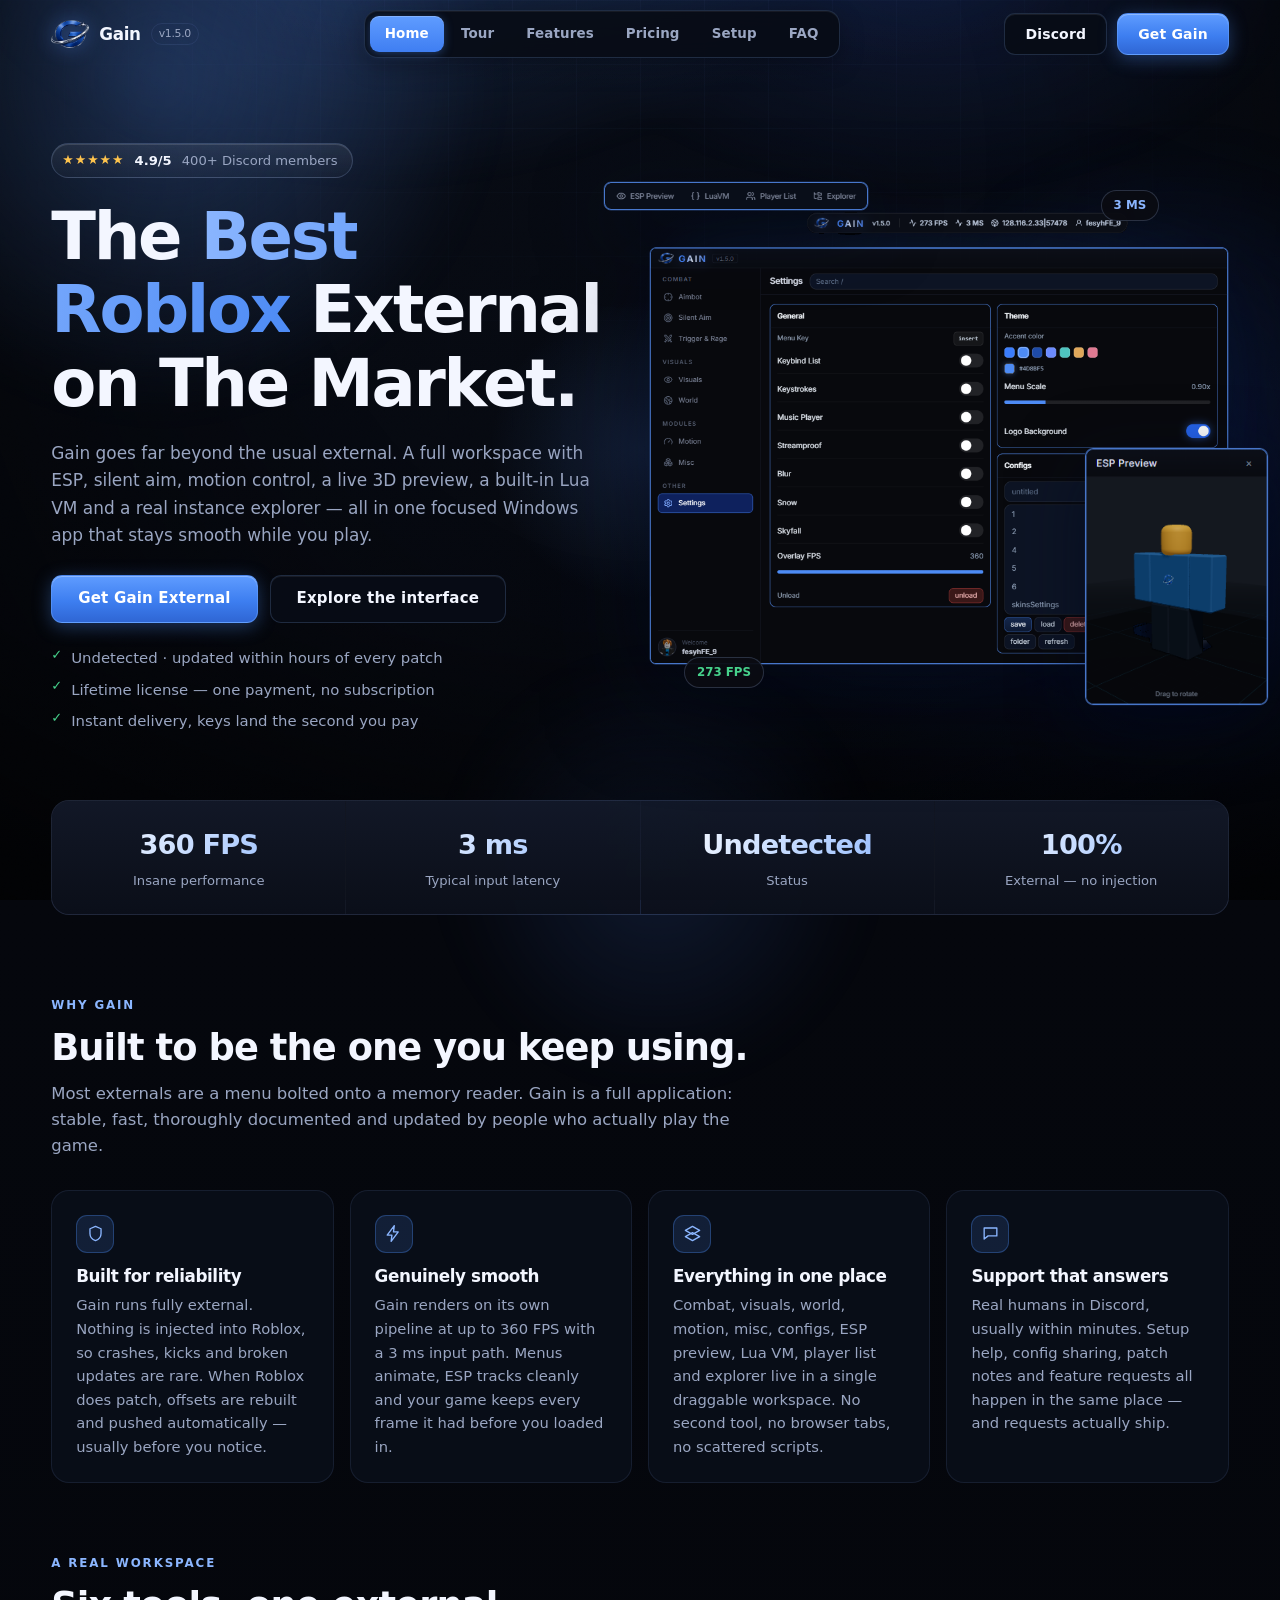
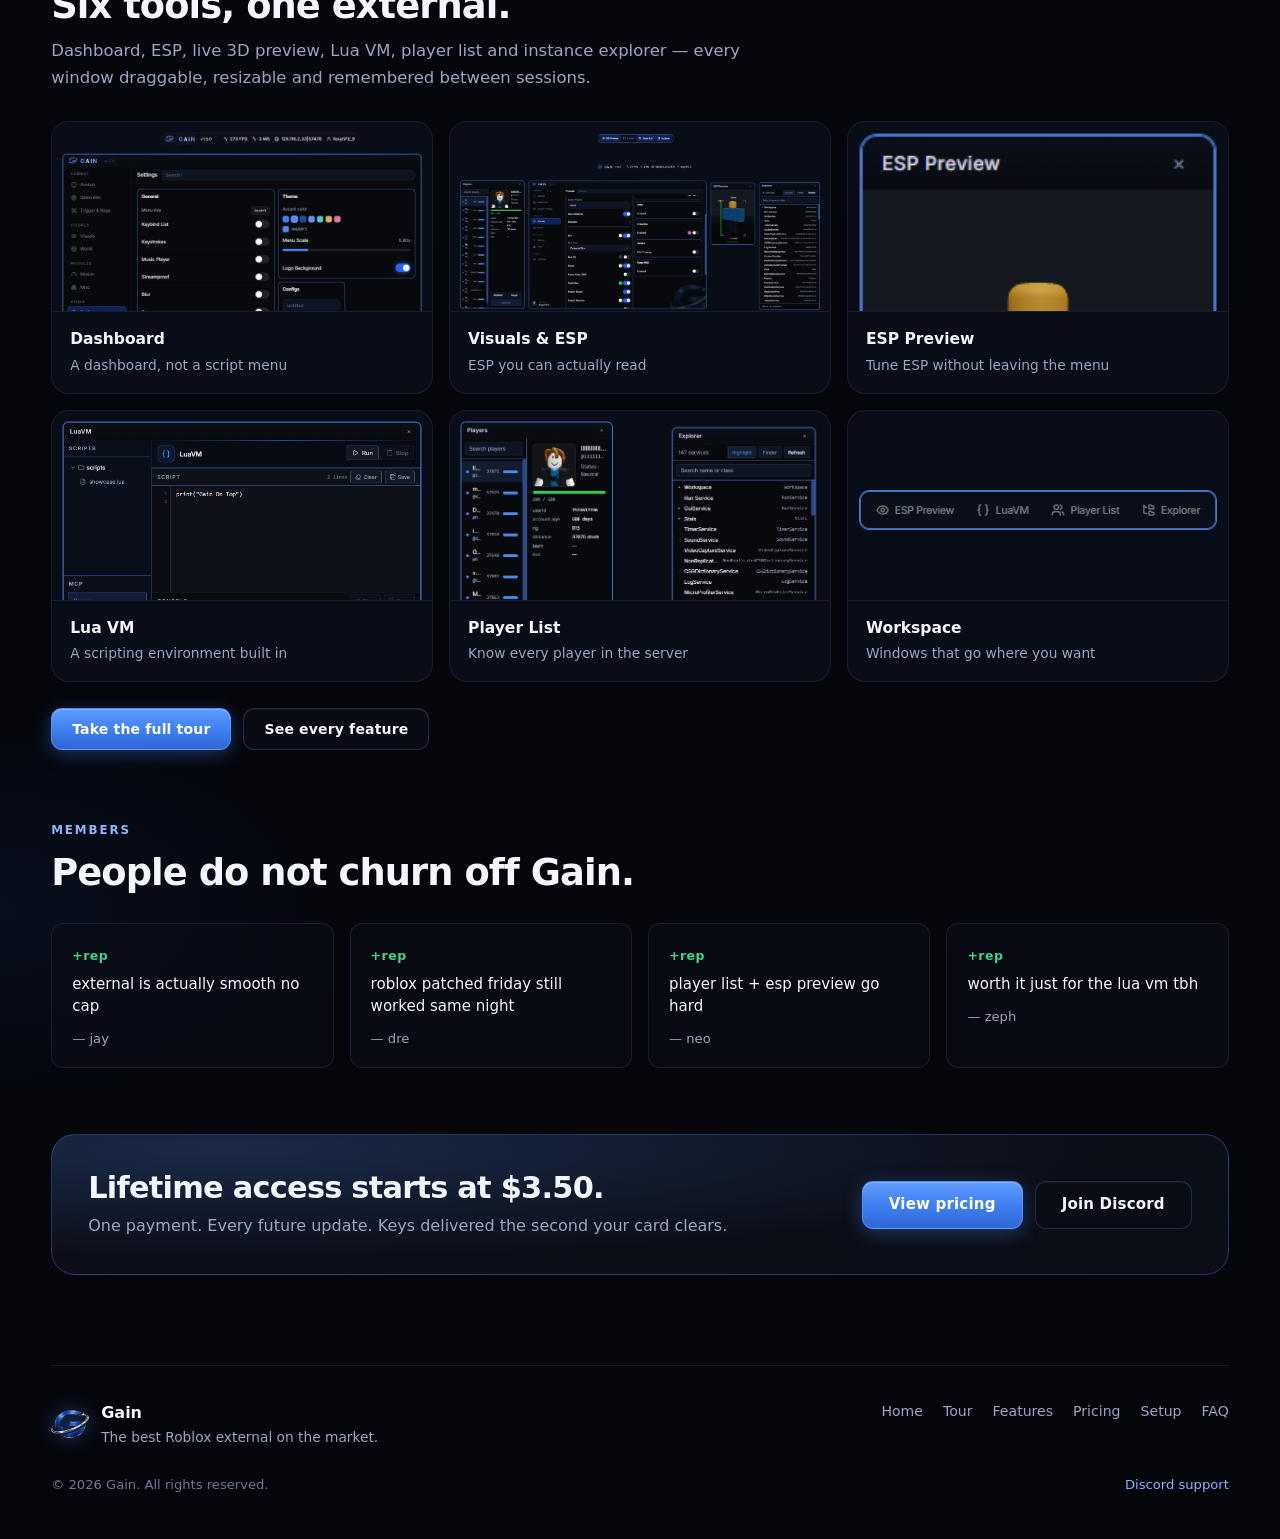
==== index.html @ 1e320233 "Remove ESP try-out section and simplify checkmarks Drop the Three.js ESP preview block, esp-demo.js," ====
<!DOCTYPE html>
<html lang="en">
  <head>
    <meta charset="UTF-8" />
    <meta name="viewport" content="width=device-width, initial-scale=1.0" />
    <meta
      name="description"
      content="Gain External — the best Roblox external on the market. ESP, silent aim, motion, live ESP preview, built-in Lua VM and instance explorer. Lifetime licenses from $3.50."
    />
    <meta name="theme-color" content="#07080c" />
    <title>Gain — Roblox External, Skin Changer &amp; Dashboard</title>
    <link rel="stylesheet" href="styles.css?v=34" />
    <link rel="icon" href="images/logo.png" type="image/png" />
    <link rel="preload" as="image" href="images/ext-settings.png" />
  </head>
  <body>
    <div class="fx-grid" aria-hidden="true"></div>
    <div class="fx-aurora" aria-hidden="true"></div>
    <div class="fx-orb fx-orb-a" aria-hidden="true"></div>
    <div class="fx-orb fx-orb-b" aria-hidden="true"></div>
    <div class="fx-orb fx-orb-c" aria-hidden="true"></div>
    <div class="fx-vignette" aria-hidden="true"></div>
    <div class="fx-noise" aria-hidden="true"></div>
    <div class="cursor-glow" id="cursor-glow" aria-hidden="true"></div>

    <a class="skip" href="#main">Skip to content</a>

    <header id="site-header">
      <div class="bar">
        <a class="brand" href="#/home">
          <span class="brand-mark"><img src="images/logo.png" alt="" /></span>
          <span class="brand-name">Gain</span>
          <span class="brand-ver" id="brand-ver">v1.5.0</span>
        </a>

        <nav class="mainnav" id="mainnav" aria-label="Main">
          <span class="nav-ink" id="nav-ink" aria-hidden="true"></span>
        </nav>

        <div class="bar-actions">
          <a class="ghost-btn" data-discord href="https://discord.gg/PBMHrgJ4Kd">Discord</a>
          <a class="solid-btn" href="#/pricing" data-go="pricing">Get Gain</a>
          <button class="nav-toggle" id="nav-toggle" type="button" aria-label="Menu" aria-expanded="false">
            <span></span><span></span><span></span>
          </button>
        </div>
      </div>
      <div class="nav-progress" id="nav-progress" aria-hidden="true"></div>
    </header>

    <main class="page" id="main">
      <!-- ============================ HOME ============================ -->
      <section class="view is-on" id="view-home" data-view="home">
        <div class="hero">
          <div class="hero-copy">
            <div class="rating" id="hero-rating"></div>
            <h1 class="hero-title" id="hero-title"></h1>
            <p class="hero-lede" id="hero-copy"></p>
            <div class="hero-cta">
              <a class="solid-btn big" href="#/pricing" data-go="pricing" id="hero-cta-1">Get Gain External</a>
              <a class="ghost-btn big" href="#/tour" data-go="tour" id="hero-cta-2">Explore the interface</a>
            </div>
            <ul class="hero-bullets" id="hero-bullets"></ul>
            <p class="sales" id="sales-line" hidden>
              <span class="pulse"></span>
              <span class="sales-num" id="sales-num">0</span> completed sales and counting
            </p>
          </div>

          <div class="hero-visual" id="hero-visual">
            <div class="hero-glass"></div>
            <figure class="shot shot-main" data-tilt>
              <img src="images/ext-settings.png" alt="Gain External settings dashboard" loading="eager" />
            </figure>
            <figure class="shot shot-float shot-preview" data-tilt>
              <img src="images/ext-esp-preview.png" alt="Live ESP preview window" loading="lazy" />
            </figure>
            <figure class="shot shot-float shot-bar">
              <img src="images/ext-toolbar.png" alt="Gain External window toolbar" loading="lazy" />
            </figure>
            <span class="chip chip-fps">273 FPS</span>
            <span class="chip chip-ms">3 MS</span>
          </div>
        </div>

        <div class="statstrip reveal" id="statstrip"></div>

        <section class="block reveal">
          <header class="block-head">
            <p class="eyebrow">Why Gain</p>
            <h2>Built to be the one you keep using.</h2>
            <p class="block-lede">
              Most externals are a menu bolted onto a memory reader. Gain is a full application:
              stable, fast, thoroughly documented and updated by people who actually play the game.
            </p>
          </header>
          <div class="trust-grid" id="trust-grid"></div>
        </section>

        <section class="block reveal">
          <header class="block-head">
            <p class="eyebrow">A real workspace</p>
            <h2>Six tools, one external.</h2>
            <p class="block-lede">
              Dashboard, ESP, live 3D preview, Lua VM, player list and instance explorer — every
              window draggable, resizable and remembered between sessions.
            </p>
          </header>
          <div class="gallery" id="home-gallery"></div>
          <div class="block-foot">
            <a class="solid-btn" href="#/tour" data-go="tour">Take the full tour</a>
            <a class="ghost-btn" href="#/features" data-go="features">See every feature</a>
          </div>
        </section>

        <section class="block reveal">
          <header class="block-head">
            <p class="eyebrow">Members</p>
            <h2>People do not churn off Gain.</h2>
          </header>
          <div class="quote-grid" id="quote-grid"></div>
        </section>

        <section class="cta-band reveal">
          <div>
            <h2>Lifetime access starts at $3.50.</h2>
            <p>One payment. Every future update. Keys delivered the second your card clears.</p>
          </div>
          <div class="cta-band-actions">
            <a class="solid-btn big" href="#/pricing" data-go="pricing">View pricing</a>
            <a class="ghost-btn big" data-discord href="https://discord.gg/PBMHrgJ4Kd">Join Discord</a>
          </div>
        </section>
      </section>

      <!-- ============================ TOUR ============================ -->
      <section class="view" id="view-tour" data-view="tour" hidden>
        <header class="view-head">
          <p class="eyebrow">Product tour</p>
          <h1>Every panel, explained.</h1>
          <p class="view-lede">
            These are real screenshots of the current build. Pick a panel on the left to see what it
            does and why it matters in a match.
          </p>
        </header>

        <div class="tour">
          <aside class="tour-rail" id="tour-rail" role="tablist" aria-label="Tour sections"></aside>
          <div class="tour-stage">
            <figure class="tour-shot">
              <div class="tour-shot-bar">
                <span class="dot"></span><span class="dot"></span><span class="dot"></span>
                <span class="tour-shot-name" id="tour-shot-name">Gain External</span>
                <button class="zoom-btn" type="button" id="tour-zoom">Expand</button>
              </div>
              <img id="tour-img" src="images/ext-settings.png" alt="" />
            </figure>
            <div class="tour-info">
              <h2 id="tour-title"></h2>
              <p id="tour-body"></p>
              <ul class="ticks" id="tour-points"></ul>
              <div class="tour-nav">
                <button class="ghost-btn" type="button" id="tour-prev">Previous</button>
                <button class="solid-btn" type="button" id="tour-next">Next panel</button>
              </div>
            </div>
          </div>
        </div>

        <section class="block reveal">
          <header class="block-head">
            <p class="eyebrow">Gallery</p>
            <h2>All windows, side by side.</h2>
          </header>
          <div class="gallery" id="tour-gallery"></div>
        </section>
      </section>

      <!-- ========================== FEATURES ========================== -->
      <section class="view" id="view-features" data-view="features" hidden>
        <header class="view-head">
          <p class="eyebrow">Features</p>
          <h1>The complete list.</h1>
          <p class="view-lede">
            Switch product to see exactly what each license unlocks. Nothing here is a roadmap item —
            it is all in the current build.
          </p>
        </header>

        <div class="segment" id="feature-segment" role="tablist" aria-label="Product"></div>

        <div class="feat-intro">
          <h2 id="feat-title"></h2>
          <p id="feat-long"></p>
        </div>

        <div class="feat-grid" id="feat-grid"></div>

        <section class="block reveal" id="exec-block">
          <header class="block-head">
            <p class="eyebrow">Compatibility</p>
            <h2>Supported executors</h2>
            <p class="block-lede" id="exec-intro">
              Skin Changer runs on these executors. Gain External needs none — it is a standalone app.
            </p>
          </header>
          <div class="exec" id="exec-list"></div>
          <p class="note">
            Not listed and want confirmation before buying?
            <a data-discord href="https://discord.gg/PBMHrgJ4Kd">Ask in Discord</a> — we answer fast.
          </p>
        </section>
      </section>

      <!-- =========================== PRICING =========================== -->
      <section class="view" id="view-pricing" data-view="pricing" hidden>
        <header class="view-head">
          <p class="eyebrow">Pricing</p>
          <h1>Lifetime licenses, honest prices.</h1>
          <p class="view-lede">
            No subscriptions, no tiers that hold features back, no renewal emails. Pay once and keep
            every update for that product forever.
          </p>
        </header>

        <div class="plans" id="plans" role="tablist" aria-label="Products"></div>

        <div class="product">
          <div class="media">
            <div class="compare media-pane" id="pane-skins" hidden>
              <img class="compare-img" src="images/after.jpg" alt="After" draggable="false" />
              <img class="compare-img compare-top" id="compare-top" src="images/before.jpg" alt="Before" draggable="false" />
              <div class="compare-ui" id="compare-ui">
                <div class="compare-line"></div>
                <div class="compare-knob"></div>
              </div>
              <span class="compare-tag left">Before</span>
              <span class="compare-tag right">After</span>
            </div>

            <div class="shot media-pane is-on" id="pane-external">
              <img src="images/ext-workspace.png" alt="Gain External in game" />
            </div>

            <div class="bundle-shot media-pane" id="pane-bundle" hidden>
              <figure class="bundle-skins">
                <div class="compare" id="compare-bundle">
                  <img class="compare-img" src="images/after.jpg" alt="After" draggable="false" />
                  <img class="compare-img compare-top" id="compare-top-bundle" src="images/before.jpg" alt="Before" draggable="false" />
                  <div class="compare-ui" id="compare-ui-bundle">
                    <div class="compare-line"></div>
                    <div class="compare-knob"></div>
                  </div>
                  <span class="compare-tag left">Before</span>
                  <span class="compare-tag right">After</span>
                </div>
                <figcaption>Skin Changer</figcaption>
              </figure>
              <figure class="bundle-ext">
                <div class="bundle-ext-frame">
                  <img src="images/ext-settings.png" alt="Gain External" />
                </div>
                <figcaption>External</figcaption>
              </figure>
            </div>
          </div>

          <aside class="buybox">
            <p class="kicker" id="buy-kicker"></p>
            <h2 id="buy-title"></h2>
            <p class="status"><span class="pulse"></span> Undetected</p>
            <p class="lede" id="buy-blurb"></p>
            <div class="price-row">
              <p class="price" id="buy-price"></p>
              <p class="price-was" id="buy-was" hidden></p>
              <span class="save" id="buy-save" hidden></span>
            </div>
            <p class="sub" id="buy-sub"></p>
            <ul class="includes" id="buy-includes"></ul>
            <p class="delivery" id="buy-delivery"></p>
            <a class="cta" id="buy-cta" href="#">Pay with card</a>
            <a class="cta-secondary" data-discord href="https://discord.gg/PBMHrgJ4Kd">Purchase on Discord</a>
            <p class="hint">
              Instant keys after card payment. Discount codes can be entered at checkout. Discord
              purchase is available for crypto and manual methods.
            </p>
          </aside>
        </div>

        <section class="block reveal">
          <header class="block-head">
            <p class="eyebrow">Compare</p>
            <h2>What each license unlocks</h2>
          </header>
          <div class="table-wrap">
            <table class="compare-table" id="compare-table"></table>
          </div>
        </section>

        <section class="block reveal">
          <div class="assure" id="assure"></div>
        </section>
      </section>

      <!-- ============================ SETUP ============================ -->
      <section class="view" id="view-setup" data-view="setup" hidden>
        <header class="view-head">
          <p class="eyebrow">Setup</p>
          <h1>From payment to playing in three steps.</h1>
          <p class="view-lede">
            External is an app. Skin Changer is a loader. Pick your product below and follow the exact
            steps — nothing else is required.
          </p>
        </header>

        <div class="segment" id="setup-segment" role="tablist" aria-label="Product"></div>

        <ol class="howto" id="howto"></ol>

        <div class="code" id="loader-box">
          <button type="button" id="copy-snippet">Copy</button>
          <pre><code id="loader-snippet"></code></pre>
        </div>

        <div class="req-grid">
          <article class="card">
            <h3>Requirements</h3>
            <ul class="ticks">
              <li>Windows 10 or 11, 64-bit</li>
              <li>Roblox installed and updated</li>
              <li>Any GPU — integrated is fine</li>
              <li>Skin Changer only: a supported executor</li>
            </ul>
          </article>
          <article class="card">
            <h3>Good to know</h3>
            <ul class="ticks">
              <li>Press <b>Insert</b> to open the External menu</li>
              <li>Licenses bind to one machine — resets are free</li>
              <li>Configs save to named slots you can share</li>
              <li>Streamproof hides Gain from captures</li>
            </ul>
          </article>
          <article class="card">
            <h3>Stuck?</h3>
            <p class="card-copy">
              Open a ticket in Discord with your receipt email. Support is staffed daily and most
              setup issues are solved in a couple of messages.
            </p>
            <a class="ghost-btn" data-discord href="https://discord.gg/PBMHrgJ4Kd">Open support</a>
          </article>
        </div>
      </section>

      <!-- ============================= FAQ ============================= -->
      <section class="view" id="view-faq" data-view="faq" hidden>
        <header class="view-head">
          <p class="eyebrow">FAQ</p>
          <h1>Answers before you buy.</h1>
          <p class="view-lede">
            Everything people ask in Discord, written down. If your question is not here, ask — we
            will add it.
          </p>
        </header>

        <div class="faq" id="faq-list"></div>

        <section class="cta-band reveal">
          <div>
            <h2>Still deciding?</h2>
            <p>Join the Discord, read the patch notes and ask current members what they think.</p>
          </div>
          <div class="cta-band-actions">
            <a class="solid-btn big" data-discord href="https://discord.gg/PBMHrgJ4Kd">Join Discord</a>
            <a class="ghost-btn big" href="#/pricing" data-go="pricing">View pricing</a>
          </div>
        </section>
      </section>
    </main>

    <footer>
      <div class="foot-top">
        <div class="foot-brand">
          <span class="brand-mark"><img src="images/logo.png" alt="" /></span>
          <div>
            <strong>Gain</strong>
            <p>The best Roblox external on the market.</p>
          </div>
        </div>
        <nav class="foot-links" id="foot-links" aria-label="Footer"></nav>
      </div>
      <div class="foot-bottom">
        <span>© <span id="year"></span> Gain. All rights reserved.</span>
        <a data-discord href="https://discord.gg/PBMHrgJ4Kd">Discord support</a>
      </div>
    </footer>

    <div class="lightbox" id="lightbox" hidden>
      <button class="lightbox-close" type="button" id="lightbox-close" aria-label="Close">×</button>
      <img id="lightbox-img" src="" alt="" />
      <p class="lightbox-cap" id="lightbox-cap"></p>
    </div>

    <script src="site-config.js?v=34"></script>
    <script src="main.js?v=34"></script>
  </body>
</html>
---- styles.css ----
:root {
  --bg: #05070d;
  --bg-2: #0a101c;
  --panel: rgba(12, 18, 32, 0.62);
  --panel-solid: rgba(10, 14, 24, 0.88);
  --line: rgba(150, 180, 255, 0.1);
  --line-2: rgba(170, 200, 255, 0.2);
  --text: #f3f6ff;
  --dim: #9aa6c2;
  --dim-2: #6d7894;
  --accent: #4d8bf5;
  --accent-2: #8bb6ff;
  --accent-deep: #1b4cb0;
  --accent-glow: rgba(77, 139, 245, 0.35);
  --good: #46d18b;
  --radius: 18px;
  --radius-sm: 12px;
  --shadow: 0 28px 70px rgba(0, 6, 22, 0.55);
  --ease: cubic-bezier(0.22, 0.61, 0.36, 1);
  --wrap: min(1180px, 92vw);
  --glass: linear-gradient(180deg, rgba(255, 255, 255, 0.07), rgba(255, 255, 255, 0.015));
  --inset: inset 0 1px 0 rgba(255, 255, 255, 0.12);
  --btn-h: 42px;
  --btn-r: 11px;
  --btn-track: rgba(8, 12, 22, 0.92);
  --btn-edge: rgba(120, 155, 220, 0.22);
  --btn-edge-hover: rgba(140, 175, 245, 0.38);
}

* {
  box-sizing: border-box;
}

html {
  scroll-behavior: smooth;
  -webkit-text-size-adjust: 100%;
}

body {
  margin: 0;
  font-family: "Inter", "Segoe UI", system-ui, -apple-system, sans-serif;
  background:
    radial-gradient(1200px 700px at 50% -10%, rgba(55, 105, 210, 0.22), transparent 58%),
    radial-gradient(900px 500px at 100% 20%, rgba(20, 50, 140, 0.16), transparent 55%),
    radial-gradient(700px 400px at 0% 80%, rgba(30, 70, 160, 0.12), transparent 50%),
    linear-gradient(180deg, #070b14 0%, var(--bg) 28%, #04060b 100%);
  color: var(--text);
  line-height: 1.6;
  overflow-x: hidden;
}

body.lb-open,
body.nav-open {
  overflow: hidden;
}

a {
  color: inherit;
  text-decoration: none;
}

img {
  max-width: 100%;
  display: block;
}

h1,
h2,
h3 {
  margin: 0;
  line-height: 1.12;
  letter-spacing: -0.025em;
  font-weight: 700;
}

p {
  margin: 0;
}

ul,
ol {
  margin: 0;
  padding: 0;
  list-style: none;
}

button {
  font: inherit;
  color: inherit;
  cursor: pointer;
}

::selection {
  background: rgba(77, 139, 245, 0.35);
}

.skip {
  position: fixed;
  left: -9999px;
  top: 0;
  z-index: 200;
  padding: 10px 16px;
  background: var(--accent);
  border-radius: 0 0 10px 0;
}
.skip:focus {
  left: 0;
}

/* ------------------------------------------------------------- background */

.fx-grid {
  position: fixed;
  inset: 0;
  z-index: -4;
  background-image:
    linear-gradient(rgba(140, 175, 255, 0.035) 1px, transparent 1px),
    linear-gradient(90deg, rgba(140, 175, 255, 0.035) 1px, transparent 1px);
  background-size: 64px 64px;
  mask-image: radial-gradient(ellipse 85% 65% at 50% 0%, #000 8%, transparent 78%);
}

.fx-aurora {
  position: fixed;
  inset: -10% 0 auto 0;
  height: 55vh;
  z-index: -3;
  pointer-events: none;
  background:
    radial-gradient(ellipse 50% 80% at 30% 0%, rgba(80, 140, 255, 0.22), transparent 70%),
    radial-gradient(ellipse 45% 70% at 72% 10%, rgba(40, 80, 200, 0.18), transparent 68%);
  filter: blur(8px);
}

.fx-orb {
  position: fixed;
  z-index: -2;
  border-radius: 50%;
  pointer-events: none;
  filter: blur(24px);
}
.fx-orb-a {
  width: 680px;
  height: 680px;
  left: -180px;
  top: -260px;
  background: radial-gradient(circle, rgba(90, 150, 255, 0.32), transparent 68%);
  animation: float-a 18s ease-in-out infinite;
}
.fx-orb-b {
  width: 560px;
  height: 560px;
  right: -180px;
  top: 140px;
  background: radial-gradient(circle, rgba(30, 70, 180, 0.3), transparent 70%);
  animation: float-b 22s ease-in-out infinite;
}
.fx-orb-c {
  width: 420px;
  height: 420px;
  left: 35%;
  bottom: -180px;
  background: radial-gradient(circle, rgba(70, 120, 230, 0.16), transparent 70%);
  animation: float-a 26s ease-in-out infinite reverse;
}

.fx-vignette {
  position: fixed;
  inset: 0;
  z-index: -1;
  pointer-events: none;
  background:
    radial-gradient(ellipse at 50% 18%, transparent 38%, rgba(0, 0, 0, 0.55) 100%),
    linear-gradient(180deg, transparent 70%, rgba(0, 0, 0, 0.35));
}

.fx-noise {
  position: fixed;
  inset: 0;
  z-index: 2;
  pointer-events: none;
  opacity: 0.045;
  mix-blend-mode: overlay;
  background-image: url("data:image/svg+xml;utf8,<svg xmlns='http://www.w3.org/2000/svg' width='140' height='140'><filter id='n'><feTurbulence type='fractalNoise' baseFrequency='.85' numOctaves='2' stitchTiles='stitch'/></filter><rect width='100%' height='100%' filter='url(%23n)' opacity='.9'/></svg>");
}

.cursor-glow {
  position: fixed;
  left: 0;
  top: 0;
  width: 320px;
  height: 320px;
  margin: -160px 0 0 -160px;
  border-radius: 50%;
  pointer-events: none;
  z-index: 3;
  background: radial-gradient(circle, rgba(77, 139, 245, 0.16) 0%, transparent 66%);
  mix-blend-mode: screen;
}

@keyframes float-a {
  0%, 100% { transform: translate(0, 0) scale(1); opacity: 0.75; }
  50% { transform: translate(70px, 50px) scale(1.1); opacity: 1; }
}
@keyframes float-b {
  0%, 100% { transform: translate(0, 0) scale(1); opacity: 0.6; }
  50% { transform: translate(-60px, 40px) scale(1.12); opacity: 0.95; }
}

/* ----------------------------------------------------------------- header */

#site-header {
  position: sticky;
  top: 0;
  z-index: 60;
  transition: background 0.3s var(--ease), border-color 0.3s var(--ease);
  border-bottom: 1px solid transparent;
}
#site-header.is-stuck {
  background: rgba(6, 9, 16, 0.78);
  backdrop-filter: blur(22px) saturate(160%);
  border-bottom-color: var(--line);
}

.bar {
  width: var(--wrap);
  margin: 0 auto;
  height: 68px;
  display: flex;
  align-items: center;
  gap: 18px;
}

.brand {
  display: flex;
  align-items: center;
  gap: 10px;
  font-weight: 700;
  letter-spacing: -0.02em;
  flex: none;
}
.brand-mark {
  width: 38px;
  height: 38px;
  display: grid;
  place-items: center;
  overflow: visible;
  filter: drop-shadow(0 0 10px rgba(90, 150, 255, 0.45));
}
.brand-mark img {
  width: 100%;
  height: 100%;
  object-fit: contain;
}
.brand-name {
  font-size: 1.05rem;
}
.brand-ver {
  font-size: 0.68rem;
  color: var(--dim);
  border: 1px solid var(--line);
  padding: 1px 7px;
  border-radius: 999px;
  font-weight: 500;
}

.mainnav {
  position: relative;
  margin: 0 auto;
  display: flex;
  align-items: center;
  gap: 2px;
  padding: 5px;
  border: 1px solid var(--btn-edge);
  border-radius: 14px;
  background: var(--btn-track);
  box-shadow: inset 0 1px 0 rgba(255, 255, 255, 0.06), 0 8px 24px rgba(0, 0, 0, 0.28);
  backdrop-filter: blur(18px);
}
.navlink {
  position: relative;
  z-index: 2;
  display: inline-flex;
  align-items: center;
  justify-content: center;
  min-height: 36px;
  padding: 0 15px;
  border-radius: 9px;
  font-size: 0.84rem;
  color: var(--dim);
  font-weight: 600;
  letter-spacing: 0.01em;
  transition: color 0.2s var(--ease);
  white-space: nowrap;
}
.navlink:hover {
  color: var(--text);
}
.navlink.is-on {
  color: #fff;
}
.nav-ink {
  position: absolute;
  z-index: 1;
  top: 5px;
  left: 0;
  height: calc(100% - 10px);
  border-radius: 9px;
  background: linear-gradient(180deg, #5f9cff 0%, #3f7ef2 100%);
  box-shadow: 0 2px 10px var(--accent-glow), inset 0 1px 0 rgba(255, 255, 255, 0.22);
  transition: transform 0.34s cubic-bezier(0.34, 1.2, 0.64, 1), width 0.34s var(--ease), opacity 0.2s;
  opacity: 0;
}

.bar-actions {
  display: flex;
  align-items: center;
  gap: 10px;
  flex: none;
}

.ghost-btn,
.solid-btn,
.cta,
.cta-secondary,
.zoom-btn,
.copy-btn,
.railbtn,
.segbtn,
.plan,
.qa summary {
  -webkit-tap-highlight-color: transparent;
}

.ghost-btn,
.solid-btn {
  display: inline-flex;
  align-items: center;
  justify-content: center;
  gap: 8px;
  min-height: var(--btn-h);
  padding: 0 20px;
  border-radius: var(--btn-r);
  font-size: 0.875rem;
  font-weight: 600;
  letter-spacing: 0.012em;
  line-height: 1;
  white-space: nowrap;
  transition: transform 0.16s var(--ease), background 0.16s var(--ease), border-color 0.16s var(--ease),
    box-shadow 0.16s var(--ease), color 0.16s var(--ease);
}
.ghost-btn {
  border: 1px solid var(--btn-edge);
  background: var(--btn-track);
  color: var(--text);
  box-shadow: inset 0 1px 0 rgba(255, 255, 255, 0.07);
}
.ghost-btn:hover {
  border-color: var(--btn-edge-hover);
  background: rgba(18, 26, 44, 0.98);
  box-shadow: inset 0 1px 0 rgba(255, 255, 255, 0.1), 0 4px 16px rgba(0, 0, 0, 0.2);
  transform: translateY(-1px);
}
.ghost-btn:active {
  transform: translateY(0);
}
.solid-btn {
  border: 1px solid rgba(100, 160, 255, 0.55);
  background: linear-gradient(180deg, #5f9cff 0%, #3d7ef0 55%, #2f66d4 100%);
  color: #fff;
  box-shadow: 0 4px 18px var(--accent-glow), inset 0 1px 0 rgba(255, 255, 255, 0.28);
}
.solid-btn:hover {
  background: linear-gradient(180deg, #72a8ff 0%, #4a88f5 55%, #3a74e0 100%);
  box-shadow: 0 6px 24px rgba(77, 139, 245, 0.45), inset 0 1px 0 rgba(255, 255, 255, 0.35);
  transform: translateY(-1px);
}
.solid-btn:active {
  transform: translateY(0);
  box-shadow: 0 2px 10px var(--accent-glow), inset 0 1px 0 rgba(255, 255, 255, 0.2);
}
.big {
  min-height: 48px;
  padding: 0 26px;
  font-size: 0.94rem;
}

.nav-toggle {
  display: none;
  width: 38px;
  height: 34px;
  border-radius: 10px;
  border: 1px solid var(--line-2);
  background: linear-gradient(180deg, rgba(255, 255, 255, 0.1), rgba(255, 255, 255, 0.03));
  box-shadow: var(--inset);
  padding: 8px 9px;
  flex-direction: column;
  justify-content: space-between;
}
.nav-toggle span {
  display: block;
  height: 2px;
  background: var(--text);
  border-radius: 2px;
}

.nav-progress {
  height: 2px;
  transform-origin: 0 50%;
  transform: scaleX(0);
  background: linear-gradient(90deg, var(--accent), var(--accent-2));
}

/* ------------------------------------------------------------------ views */

.page {
  width: var(--wrap);
  margin: 0 auto;
  padding-bottom: 90px;
  position: relative;
  z-index: 4;
}

.view[hidden] {
  display: none;
}
.view-in {
  animation: view-in 0.5s var(--ease) both;
}
@keyframes view-in {
  from { opacity: 0; transform: translateY(14px); }
  to { opacity: 1; transform: none; }
}

.view-head {
  padding: 62px 0 34px;
  max-width: 720px;
}
.view-head h1 {
  font-size: clamp(2.1rem, 4.6vw, 3.2rem);
  margin-bottom: 14px;
}
.view-lede,
.block-lede {
  color: var(--dim);
  font-size: 1.03rem;
}

.eyebrow {
  display: inline-block;
  font-size: 0.74rem;
  letter-spacing: 0.16em;
  text-transform: uppercase;
  color: var(--accent-2);
  font-weight: 600;
  margin-bottom: 12px;
}

/* ------------------------------------------------------------------- hero */

.hero {
  display: grid;
  grid-template-columns: minmax(0, 1fr) minmax(0, 1.05fr);
  gap: 46px;
  align-items: center;
  padding: 72px 0 40px;
}

.rating {
  display: inline-flex;
  align-items: center;
  gap: 10px;
  padding: 6px 14px 6px 10px;
  border: 1px solid var(--line-2);
  border-radius: 999px;
  background: linear-gradient(180deg, rgba(255, 255, 255, 0.07), rgba(255, 255, 255, 0.02));
  box-shadow: var(--inset);
  font-size: 0.82rem;
  margin-bottom: 22px;
}
.stars {
  color: #ffc44d;
  letter-spacing: 1px;
  font-size: 0.8rem;
}
.rating b {
  font-weight: 700;
}
.rating-sub {
  color: var(--dim);
}

.hero-title {
  font-size: clamp(2.5rem, 5.6vw, 4.1rem);
  letter-spacing: -0.035em;
  margin-bottom: 20px;
}
.hero-title em {
  font-style: normal;
  background: linear-gradient(100deg, var(--accent-2), var(--accent));
  -webkit-background-clip: text;
  background-clip: text;
  color: transparent;
}

.hero-lede {
  color: var(--dim);
  font-size: 1.06rem;
  max-width: 54ch;
  margin-bottom: 26px;
}

.hero-cta {
  display: flex;
  flex-wrap: wrap;
  gap: 12px;
  margin-bottom: 24px;
}

.hero-bullets {
  display: grid;
  gap: 8px;
}
.hero-bullets li,
.ticks li {
  position: relative;
  padding-left: 20px;
  color: var(--dim);
  font-size: 0.93rem;
}
.hero-bullets li::before,
.ticks li::before {
  content: "✓";
  position: absolute;
  left: 0;
  top: 0.05em;
  color: var(--good);
  font-size: 0.82rem;
  font-weight: 700;
  line-height: 1;
}

.sales[hidden],
.delivery[hidden],
.price-was[hidden],
.save[hidden],
.segment[hidden] {
  display: none;
}

.sales {
  margin-top: 20px;
  font-size: 0.88rem;
  color: var(--dim);
  display: flex;
  align-items: center;
  gap: 8px;
}
.sales-num {
  color: var(--text);
  font-weight: 700;
}
.pulse {
  width: 8px;
  height: 8px;
  border-radius: 50%;
  background: var(--good);
  box-shadow: 0 0 0 0 rgba(70, 209, 139, 0.6);
  animation: pulse 2.2s infinite;
  flex: none;
}
@keyframes pulse {
  70% { box-shadow: 0 0 0 10px rgba(70, 209, 139, 0); }
  100% { box-shadow: 0 0 0 0 rgba(70, 209, 139, 0); }
}

.hero-visual {
  position: relative;
  perspective: 1400px;
  --rx: 0deg;
  --ry: 0deg;
}
.hero-glass {
  position: absolute;
  inset: 6% -6% -12% 4%;
  border-radius: 28px;
  background: radial-gradient(ellipse at 40% 30%, rgba(77, 139, 245, 0.22), transparent 70%);
  filter: blur(26px);
}

.shot {
  margin: 0;
  border-radius: var(--radius);
  overflow: visible;
  border: 0;
  background: transparent;
  box-shadow: none;
}
.shot img {
  width: 100%;
  height: auto;
  filter: drop-shadow(0 28px 50px rgba(0, 8, 30, 0.55));
}
.shot-main {
  position: relative;
  transform: rotateX(var(--rx)) rotateY(var(--ry));
  transition: transform 0.4s var(--ease);
  animation: rise 0.9s var(--ease) both;
}
.shot-float {
  position: absolute;
  border-radius: 14px;
  box-shadow: none;
}
.shot-float img {
  filter: drop-shadow(0 18px 34px rgba(0, 8, 30, 0.6));
}
.shot-preview {
  width: 32%;
  right: -7%;
  bottom: -9%;
  animation: rise 1.1s var(--ease) both, bob 7s ease-in-out 1.1s infinite;
}
.shot-bar {
  width: 46%;
  left: -8%;
  top: -7%;
  animation: rise 1.25s var(--ease) both, bob 8s ease-in-out 1.3s infinite reverse;
}

@keyframes rise {
  from { opacity: 0; transform: translateY(26px) scale(0.97); }
  to { opacity: 1; }
}
@keyframes bob {
  0%, 100% { translate: 0 0; }
  50% { translate: 0 -10px; }
}

.chip {
  position: absolute;
  padding: 5px 12px;
  border-radius: 999px;
  font-size: 0.74rem;
  font-weight: 600;
  background: rgba(10, 12, 18, 0.9);
  border: 1px solid var(--line-2);
  backdrop-filter: blur(8px);
}
.chip-fps {
  left: 6%;
  bottom: -5%;
  color: var(--good);
}
.chip-ms {
  right: 12%;
  top: -5%;
  color: var(--accent-2);
}

/* -------------------------------------------------------------- statstrip */

.statstrip {
  display: grid;
  grid-template-columns: repeat(4, 1fr);
  gap: 1px;
  background: var(--line);
  border: 1px solid var(--line);
  border-radius: var(--radius);
  overflow: hidden;
  margin: 26px 0 10px;
}
.stat {
  background: linear-gradient(180deg, rgba(18, 24, 40, 0.9), rgba(10, 14, 24, 0.9));
  padding: 22px 20px;
  text-align: center;
}
.stat strong {
  display: block;
  font-size: 1.7rem;
  letter-spacing: -0.03em;
  background: linear-gradient(120deg, #fff, var(--accent-2));
  -webkit-background-clip: text;
  background-clip: text;
  color: transparent;
}
.stat span {
  font-size: 0.82rem;
  color: var(--dim);
}

/* ------------------------------------------------------------------ block */

.block {
  padding: 66px 0 0;
}
.block-head {
  max-width: 700px;
  margin-bottom: 30px;
}
.block-head h2 {
  font-size: clamp(1.6rem, 3.2vw, 2.3rem);
  margin-bottom: 12px;
}
.block-foot {
  display: flex;
  flex-wrap: wrap;
  gap: 12px;
  margin-top: 26px;
}

.reveal {
  opacity: 0;
  transform: translateY(22px);
  transition: opacity 0.7s var(--ease), transform 0.7s var(--ease);
}
.reveal.in {
  opacity: 1;
  transform: none;
}

.trust-grid {
  display: grid;
  grid-template-columns: repeat(auto-fit, minmax(255px, 1fr));
  gap: 16px;
}
.trust {
  padding: 24px;
  border: 1px solid var(--line);
  border-radius: var(--radius);
  background: var(--panel);
  backdrop-filter: blur(10px);
  transition: transform 0.28s var(--ease), border-color 0.28s var(--ease);
}
.trust:hover {
  transform: translateY(-4px);
  border-color: rgba(77, 139, 245, 0.45);
}
.trust-icon {
  width: 38px;
  height: 38px;
  border-radius: 11px;
  display: grid;
  place-items: center;
  margin-bottom: 14px;
  background: rgba(77, 139, 245, 0.14);
  border: 1px solid rgba(77, 139, 245, 0.32);
}
.trust-icon svg {
  width: 19px;
  height: 19px;
  fill: none;
  stroke: var(--accent-2);
  stroke-width: 1.7;
  stroke-linejoin: round;
  stroke-linecap: round;
}
.trust h3 {
  font-size: 1.05rem;
  margin-bottom: 8px;
}
.trust p {
  color: var(--dim);
  font-size: 0.92rem;
}

/* ---------------------------------------------------------------- gallery */

.gallery {
  display: grid;
  grid-template-columns: repeat(auto-fit, minmax(290px, 1fr));
  gap: 16px;
}
.gcard {
  margin: 0;
  border: 1px solid var(--line);
  border-radius: var(--radius);
  background: var(--panel);
  overflow: hidden;
  cursor: zoom-in;
  transition: transform 0.28s var(--ease), border-color 0.28s var(--ease),
    box-shadow 0.28s var(--ease);
}
.gcard:hover,
.gcard:focus-visible {
  transform: translateY(-5px);
  border-color: rgba(77, 139, 245, 0.5);
  box-shadow: 0 22px 48px rgba(0, 0, 0, 0.45);
  outline: none;
}
.gcard-img {
  height: 190px;
  background: transparent;
  display: grid;
  place-items: center;
  overflow: hidden;
  border-bottom: 1px solid var(--line);
  padding: 10px 10px 0;
}
.gcard-img img {
  width: 100%;
  height: 100%;
  object-fit: contain;
  object-position: center;
  transition: transform 0.5s var(--ease);
}
.gcard:hover .gcard-img img {
  transform: scale(1.05);
}
.gcard figcaption {
  padding: 15px 18px;
}
.gcard figcaption b {
  display: block;
  font-size: 0.97rem;
}
.gcard figcaption span {
  color: var(--dim);
  font-size: 0.86rem;
}

/* ----------------------------------------------------------------- quotes */

.quote-grid {
  display: grid;
  grid-template-columns: repeat(auto-fit, minmax(260px, 1fr));
  gap: 16px;
}
.quote {
  margin: 0;
  padding: 18px 20px;
  border: 1px solid rgba(140, 170, 230, 0.12);
  border-radius: 12px;
  background: rgba(10, 14, 24, 0.6);
}
.rep-tag {
  display: inline-block;
  font-size: 0.78rem;
  font-weight: 700;
  color: var(--good);
  letter-spacing: 0.04em;
  margin-bottom: 8px;
}
.quote blockquote {
  margin: 0 0 10px;
  font-size: 0.94rem;
  color: var(--text);
  line-height: 1.45;
}
.quote figcaption {
  color: var(--dim);
  font-size: 0.82rem;
}
.stat-text {
  font-size: 1.35rem;
  color: var(--good);
}

/* --------------------------------------------------------------- cta band */

.cta-band {
  margin-top: 66px;
  padding: 36px;
  border-radius: 24px;
  border: 1px solid rgba(77, 139, 245, 0.32);
  background:
    radial-gradient(ellipse at 15% 10%, rgba(77, 139, 245, 0.22), transparent 62%),
    rgba(14, 17, 26, 0.85);
  display: flex;
  flex-wrap: wrap;
  gap: 22px;
  align-items: center;
  justify-content: space-between;
}
.cta-band h2 {
  font-size: clamp(1.4rem, 2.6vw, 1.9rem);
  margin-bottom: 8px;
}
.cta-band p {
  color: var(--dim);
}
.cta-band-actions {
  display: flex;
  flex-wrap: wrap;
  gap: 12px;
}

/* ------------------------------------------------------------------- tour */

.tour {
  display: grid;
  grid-template-columns: 280px minmax(0, 1fr);
  gap: 22px;
  align-items: start;
}
.tour-rail {
  display: grid;
  gap: 8px;
  position: sticky;
  top: 90px;
}
.railbtn {
  display: flex;
  gap: 12px;
  align-items: flex-start;
  text-align: left;
  width: 100%;
  padding: 14px 16px;
  border-radius: var(--btn-r);
  border: 1px solid var(--btn-edge);
  background: var(--btn-track);
  box-shadow: inset 0 1px 0 rgba(255, 255, 255, 0.05);
  transition: border-color 0.18s var(--ease), background 0.18s var(--ease), box-shadow 0.18s var(--ease);
}
.railbtn:hover {
  border-color: var(--btn-edge-hover);
  background: rgba(16, 24, 42, 0.98);
}
.railbtn.is-on {
  border-color: rgba(100, 160, 255, 0.55);
  background: linear-gradient(135deg, rgba(77, 139, 245, 0.2), rgba(12, 18, 32, 0.95));
  box-shadow: inset 0 1px 0 rgba(255, 255, 255, 0.1), 0 0 0 1px rgba(77, 139, 245, 0.12);
}
.railnum {
  font-size: 0.7rem;
  color: var(--accent-2);
  font-weight: 700;
  padding-top: 3px;
  font-variant-numeric: tabular-nums;
}
.railtext b {
  display: block;
  font-size: 0.94rem;
}
.railtext span {
  display: block;
  font-size: 0.79rem;
  color: var(--dim);
  line-height: 1.35;
}

.tour-stage {
  display: grid;
  gap: 20px;
}
.tour-shot {
  margin: 0;
  border: 0;
  border-radius: var(--radius);
  overflow: visible;
  background: transparent;
  box-shadow: none;
}
.tour-shot-bar {
  display: flex;
  align-items: center;
  gap: 7px;
  padding: 10px 14px;
  margin-bottom: 10px;
  background: linear-gradient(180deg, rgba(255, 255, 255, 0.07), rgba(255, 255, 255, 0.02));
  border: 1px solid var(--line-2);
  border-radius: 999px;
  box-shadow: var(--inset);
}
.dot {
  width: 9px;
  height: 9px;
  border-radius: 50%;
  background: rgba(255, 255, 255, 0.16);
}
.dot:first-child {
  background: rgba(255, 96, 96, 0.55);
}
.tour-shot-name {
  margin-left: 8px;
  font-size: 0.8rem;
  color: var(--dim);
}
.zoom-btn {
  margin-left: auto;
  min-height: 32px;
  padding: 0 14px;
  font-size: 0.76rem;
  font-weight: 600;
  border-radius: 8px;
  border: 1px solid var(--btn-edge);
  background: var(--btn-track);
  color: var(--dim);
  transition: color 0.16s, border-color 0.16s, background 0.16s;
}
.zoom-btn:hover {
  color: #fff;
  border-color: var(--btn-edge-hover);
  background: rgba(18, 26, 44, 0.98);
}
.tour-shot img {
  width: 100%;
  max-height: 560px;
  object-fit: contain;
  background: transparent;
  filter: drop-shadow(0 24px 50px rgba(0, 8, 28, 0.55));
}
.fade-in {
  animation: fade 0.45s var(--ease) both;
}
@keyframes fade {
  from { opacity: 0; transform: scale(0.99); }
  to { opacity: 1; transform: none; }
}

.tour-info {
  padding: 26px;
  border: 1px solid var(--line);
  border-radius: var(--radius);
  background: var(--panel);
}
.tour-info h2 {
  font-size: 1.45rem;
  margin-bottom: 10px;
}
.tour-info p {
  color: var(--dim);
  margin-bottom: 18px;
}
.ticks {
  display: grid;
  gap: 8px;
}
.tour-nav {
  display: flex;
  gap: 10px;
  margin-top: 22px;
}

/* ---------------------------------------------------------------- segment */

.segment {
  display: inline-flex;
  gap: 3px;
  padding: 5px;
  border: 1px solid var(--btn-edge);
  border-radius: 14px;
  background: var(--btn-track);
  box-shadow: inset 0 1px 0 rgba(255, 255, 255, 0.05);
  margin-bottom: 30px;
  flex-wrap: wrap;
}
.segbtn {
  min-height: 38px;
  padding: 0 20px;
  border-radius: 9px;
  border: 1px solid transparent;
  background: transparent;
  color: var(--dim);
  font-size: 0.84rem;
  font-weight: 600;
  letter-spacing: 0.01em;
  transition: background 0.18s var(--ease), color 0.18s var(--ease), border-color 0.18s var(--ease),
    box-shadow 0.18s var(--ease);
}
.segbtn:hover {
  color: var(--text);
  background: rgba(255, 255, 255, 0.04);
}
.segbtn.is-on {
  color: #fff;
  border-color: rgba(100, 160, 255, 0.45);
  background: linear-gradient(180deg, #5f9cff 0%, #3d7ef0 100%);
  box-shadow: 0 2px 12px var(--accent-glow), inset 0 1px 0 rgba(255, 255, 255, 0.22);
}

.feat-intro {
  max-width: 720px;
  margin-bottom: 28px;
}
.feat-intro h2 {
  font-size: 1.5rem;
  margin-bottom: 10px;
}
.feat-intro p {
  color: var(--dim);
}

.feat-grid {
  display: grid;
  grid-template-columns: repeat(auto-fit, minmax(245px, 1fr));
  gap: 16px;
}
.feat {
  padding: 22px;
  border: 1px solid var(--line);
  border-radius: var(--radius);
  background: var(--panel);
  transition: transform 0.26s var(--ease), border-color 0.26s var(--ease);
}
.feat:hover {
  transform: translateY(-4px);
  border-color: rgba(77, 139, 245, 0.45);
}
.feat h3 {
  font-size: 0.78rem;
  letter-spacing: 0.14em;
  text-transform: uppercase;
  color: var(--accent-2);
  margin-bottom: 14px;
}
.feat ul {
  display: grid;
  gap: 7px;
}
.feat li {
  font-size: 0.91rem;
  color: var(--dim);
  padding-left: 15px;
  position: relative;
}
.feat li::before {
  content: "";
  position: absolute;
  left: 0;
  top: 0.62em;
  width: 5px;
  height: 5px;
  border-radius: 50%;
  background: var(--accent);
}

.exec {
  display: flex;
  flex-wrap: wrap;
  gap: 8px;
}
.exec span {
  padding: 7px 15px;
  border-radius: 999px;
  border: 1px solid var(--line);
  background: linear-gradient(180deg, rgba(255, 255, 255, 0.06), rgba(255, 255, 255, 0.02));
  box-shadow: var(--inset);
  font-size: 0.85rem;
  color: var(--dim);
  transition: all 0.2s var(--ease);
}
.exec span:hover {
  color: #fff;
  border-color: rgba(77, 139, 245, 0.5);
}
.note {
  margin-top: 18px;
  font-size: 0.88rem;
  color: var(--dim-2);
}
.note a {
  color: var(--accent-2);
}

/* ---------------------------------------------------------------- pricing */

.plans {
  display: grid;
  grid-template-columns: repeat(auto-fit, minmax(255px, 1fr));
  gap: 16px;
  margin-bottom: 26px;
}
.plan {
  position: relative;
  text-align: left;
  padding: 22px 20px 18px;
  border-radius: 14px;
  border: 1px solid var(--btn-edge);
  background: var(--btn-track);
  box-shadow: inset 0 1px 0 rgba(255, 255, 255, 0.05);
  display: grid;
  gap: 8px;
  align-content: start;
  transition: border-color 0.2s var(--ease), background 0.2s var(--ease), box-shadow 0.2s var(--ease),
    transform 0.2s var(--ease);
}
.plan:hover {
  border-color: var(--btn-edge-hover);
  background: rgba(14, 20, 36, 0.98);
  transform: translateY(-2px);
}
.plan.is-on {
  border-color: rgba(100, 160, 255, 0.6);
  background: linear-gradient(160deg, rgba(77, 139, 245, 0.16), rgba(10, 14, 24, 0.95));
  box-shadow: 0 0 0 1px rgba(77, 139, 245, 0.15), 0 12px 32px rgba(30, 70, 180, 0.18),
    inset 0 1px 0 rgba(255, 255, 255, 0.08);
}
.plan-best {
  border-color: rgba(122, 169, 255, 0.34);
}
.badge {
  position: absolute;
  top: 14px;
  right: 14px;
  font-size: 0.68rem;
  font-weight: 700;
  letter-spacing: 0.06em;
  text-transform: uppercase;
  padding: 3px 9px;
  border-radius: 999px;
  background: rgba(77, 139, 245, 0.2);
  border: 1px solid rgba(77, 139, 245, 0.5);
  color: var(--accent-2);
}
.plan-kicker {
  font-size: 0.7rem;
  letter-spacing: 0.15em;
  text-transform: uppercase;
  color: var(--dim-2);
}
.plan strong {
  font-size: 1.22rem;
  letter-spacing: -0.02em;
}
.plan-copy {
  font-size: 0.88rem;
  color: var(--dim);
}
.plan-price {
  font-size: 1.55rem;
  font-weight: 700;
  letter-spacing: -0.03em;
  margin-top: 4px;
}
.plan-price s {
  font-size: 0.95rem;
  color: var(--dim-2);
  font-weight: 500;
  margin-right: 6px;
}
.plan-list {
  display: grid;
  gap: 6px;
  margin: 6px 0 4px;
}
.plan-list li {
  font-size: 0.85rem;
  color: var(--dim);
  padding-left: 15px;
  position: relative;
}
.plan-list li::before {
  content: "";
  position: absolute;
  left: 0;
  top: 0.6em;
  width: 5px;
  height: 5px;
  border-radius: 50%;
  background: var(--accent);
}
.plan-pick {
  margin-top: 6px;
  font-size: 0.8rem;
  font-weight: 600;
  color: var(--dim-2);
}
.plan.is-on .plan-pick {
  color: var(--accent-2);
}
.plan.is-on .plan-pick::after {
  content: "ed";
}

.product {
  display: grid;
  grid-template-columns: minmax(0, 1.25fr) minmax(0, 0.85fr);
  gap: 20px;
  align-items: start;
}

.media {
  border: 0;
  border-radius: var(--radius);
  overflow: visible;
  background: transparent;
  box-shadow: none;
}
.media-pane[hidden] {
  display: none;
}
.media-pane img {
  width: 100%;
}
#pane-external img,
.bundle-ext-frame img {
  filter: drop-shadow(0 24px 48px rgba(0, 8, 28, 0.5));
}

.compare {
  position: relative;
  user-select: none;
  touch-action: none;
  cursor: ew-resize;
  aspect-ratio: 16 / 9;
  overflow: hidden;
  border-radius: var(--radius);
  border: 1px solid var(--line-2);
}
.compare-img {
  position: absolute;
  inset: 0;
  width: 100%;
  height: 100%;
  object-fit: cover;
}
.compare-top {
  clip-path: inset(0 50% 0 0);
}
.compare-ui {
  position: absolute;
  top: 0;
  bottom: 0;
  left: 50%;
  width: 2px;
  transform: translateX(-1px);
  pointer-events: none;
}
.compare-line {
  position: absolute;
  inset: 0;
  background: rgba(255, 255, 255, 0.85);
}
.compare-knob {
  position: absolute;
  top: 50%;
  left: 50%;
  width: 34px;
  height: 34px;
  margin: -17px 0 0 -17px;
  border-radius: 50%;
  background: rgba(10, 12, 18, 0.9);
  border: 2px solid #fff;
  box-shadow: 0 6px 20px rgba(0, 0, 0, 0.5);
}
.compare-tag {
  position: absolute;
  bottom: 12px;
  padding: 4px 10px;
  font-size: 0.72rem;
  border-radius: 999px;
  background: rgba(5, 6, 10, 0.75);
  border: 1px solid var(--line);
  color: var(--dim);
}
.compare-tag.left {
  left: 12px;
}
.compare-tag.right {
  right: 12px;
}

.bundle-shot {
  display: grid;
  gap: 12px;
  padding: 12px;
}
.bundle-shot figure {
  margin: 0;
}
.bundle-shot figcaption {
  font-size: 0.8rem;
  color: var(--dim);
  padding-top: 8px;
}
.bundle-ext-frame,
.bundle-shot .compare {
  border: 1px solid var(--line);
  border-radius: var(--radius-sm);
  overflow: hidden;
}

.buybox {
  padding: 26px;
  border: 1px solid var(--line-2);
  border-radius: var(--radius);
  background: linear-gradient(180deg, rgba(18, 26, 44, 0.78), rgba(10, 14, 24, 0.78));
  backdrop-filter: blur(16px);
  box-shadow: var(--inset), 0 20px 50px rgba(0, 8, 24, 0.28);
  position: sticky;
  top: 90px;
}
  top: 90px;
}
.kicker {
  font-size: 0.7rem;
  letter-spacing: 0.16em;
  text-transform: uppercase;
  color: var(--accent-2);
  margin-bottom: 6px;
}
.buybox h2 {
  font-size: 1.5rem;
  margin-bottom: 10px;
}
.status {
  display: inline-flex;
  align-items: center;
  gap: 8px;
  font-size: 0.82rem;
  color: var(--good);
  padding: 4px 12px;
  border-radius: 999px;
  border: 1px solid rgba(70, 209, 139, 0.32);
  background: rgba(70, 209, 139, 0.08);
  margin-bottom: 14px;
}
.buybox .lede {
  color: var(--dim);
  font-size: 0.93rem;
  margin-bottom: 18px;
}
.price-row {
  display: flex;
  align-items: baseline;
  gap: 10px;
  flex-wrap: wrap;
}
.price {
  font-size: 2.4rem;
  font-weight: 700;
  letter-spacing: -0.04em;
}
.price-was {
  color: var(--dim-2);
  text-decoration: line-through;
}
.save {
  font-size: 0.72rem;
  font-weight: 700;
  text-transform: uppercase;
  letter-spacing: 0.06em;
  padding: 3px 9px;
  border-radius: 999px;
  background: rgba(77, 139, 245, 0.2);
  border: 1px solid rgba(77, 139, 245, 0.5);
  color: var(--accent-2);
}
.sub {
  font-size: 0.84rem;
  color: var(--dim-2);
  margin: 6px 0 16px;
}
.includes {
  display: grid;
  gap: 8px;
  margin-bottom: 14px;
}
.includes li {
  position: relative;
  padding-left: 22px;
  font-size: 0.9rem;
  color: var(--dim);
}
.includes li::before {
  content: "✓";
  position: absolute;
  left: 0;
  top: 0.05em;
  color: var(--good);
  font-size: 0.82rem;
  font-weight: 700;
  line-height: 1;
}
.delivery {
  font-size: 0.82rem;
  color: var(--dim-2);
  padding: 9px 12px;
  border-radius: 10px;
  border: 1px dashed var(--line-2);
  margin-bottom: 16px;
}

.cta,
.cta-secondary {
  display: flex;
  align-items: center;
  justify-content: center;
  min-height: 48px;
  padding: 0 20px;
  border-radius: var(--btn-r);
  font-weight: 700;
  font-size: 0.94rem;
  letter-spacing: 0.01em;
  transition: transform 0.16s var(--ease), box-shadow 0.16s var(--ease), background 0.16s var(--ease),
    border-color 0.16s var(--ease);
}
.cta {
  background: linear-gradient(180deg, #5f9cff 0%, #3d7ef0 55%, #2f66d4 100%);
  color: #fff;
  border: 1px solid rgba(100, 160, 255, 0.55);
  box-shadow: 0 4px 20px var(--accent-glow), inset 0 1px 0 rgba(255, 255, 255, 0.28);
}
.cta:hover {
  background: linear-gradient(180deg, #72a8ff 0%, #4a88f5 55%, #3a74e0 100%);
  transform: translateY(-1px);
  box-shadow: 0 8px 28px rgba(77, 139, 245, 0.45), inset 0 1px 0 rgba(255, 255, 255, 0.35);
}
.cta-secondary {
  margin-top: 10px;
  background: var(--btn-track);
  border: 1px solid var(--btn-edge);
  box-shadow: inset 0 1px 0 rgba(255, 255, 255, 0.07);
  color: var(--text);
}
.cta-secondary:hover {
  border-color: var(--btn-edge-hover);
  background: rgba(18, 26, 44, 0.98);
  transform: translateY(-1px);
}
.hint {
  margin-top: 14px;
  font-size: 0.78rem;
  color: var(--dim-2);
  line-height: 1.5;
}

/* ------------------------------------------------------------------ table */

.table-wrap {
  overflow-x: auto;
  border: 1px solid var(--line);
  border-radius: var(--radius);
  background: var(--panel);
}
.compare-table {
  width: 100%;
  border-collapse: collapse;
  min-width: 540px;
}
.compare-table th,
.compare-table td {
  padding: 14px 18px;
  text-align: left;
  border-bottom: 1px solid var(--line);
  font-size: 0.9rem;
}
.compare-table thead th {
  font-size: 0.75rem;
  letter-spacing: 0.1em;
  text-transform: uppercase;
  color: var(--dim);
  background: rgba(255, 255, 255, 0.025);
}
.compare-table th:not(:first-child),
.compare-table td:not(:first-child) {
  text-align: center;
  width: 130px;
}
.compare-table tbody tr:last-child td {
  border-bottom: 0;
}
.compare-table tbody tr:hover {
  background: rgba(255, 255, 255, 0.02);
}
.yes {
  color: var(--accent-2);
  font-weight: 700;
}
.no {
  color: var(--dim-2);
}

.assure {
  display: grid;
  grid-template-columns: repeat(auto-fit, minmax(230px, 1fr));
  gap: 16px;
}
.card {
  padding: 22px;
  border: 1px solid var(--line);
  border-radius: var(--radius);
  background: var(--panel);
}
.card h3 {
  font-size: 1rem;
  margin-bottom: 10px;
}
.card-copy {
  color: var(--dim);
  font-size: 0.9rem;
  margin-bottom: 14px;
}
.card .ghost-btn {
  margin-top: 4px;
}

/* ------------------------------------------------------------------ setup */

.howto {
  display: grid;
  gap: 12px;
  margin-bottom: 22px;
  counter-reset: step;
}
.howto li {
  display: flex;
  gap: 14px;
  align-items: flex-start;
  padding: 18px 20px;
  border: 1px solid var(--line);
  border-radius: var(--radius-sm);
  background: var(--panel);
  color: var(--dim);
  font-size: 0.95rem;
}
.step-n {
  flex: none;
  width: 26px;
  height: 26px;
  border-radius: 50%;
  display: grid;
  place-items: center;
  font-size: 0.8rem;
  font-weight: 700;
  color: var(--accent-2);
  background: rgba(77, 139, 245, 0.16);
  border: 1px solid rgba(77, 139, 245, 0.4);
}

.code {
  position: relative;
  border: 1px solid var(--line);
  border-radius: var(--radius-sm);
  background: #05060a;
  padding: 18px 18px 6px;
  margin-bottom: 26px;
  overflow: hidden;
}
.code[hidden] {
  display: none;
}
.code pre {
  margin: 0;
  overflow-x: auto;
  padding-bottom: 12px;
}
.code code {
  font-family: "JetBrains Mono", ui-monospace, "Cascadia Code", Consolas, monospace;
  font-size: 0.84rem;
  color: #b9d0ff;
  white-space: pre;
}
.code button {
  position: absolute;
  top: 12px;
  right: 12px;
  padding: 5px 13px;
  font-size: 0.76rem;
  border-radius: 999px;
  border: 1px solid var(--line-2);
  background: rgba(255, 255, 255, 0.05);
  color: var(--dim);
  transition: color 0.2s, border-color 0.2s;
}
.code button:hover {
  color: #fff;
  border-color: var(--accent);
}

.req-grid {
  display: grid;
  grid-template-columns: repeat(auto-fit, minmax(240px, 1fr));
  gap: 16px;
}

/* -------------------------------------------------------------------- faq */

.faq {
  display: grid;
  gap: 10px;
  max-width: 860px;
}
.qa {
  border: 1px solid var(--line);
  border-radius: var(--radius-sm);
  background: linear-gradient(180deg, rgba(255, 255, 255, 0.05), rgba(255, 255, 255, 0.015));
  box-shadow: var(--inset);
  overflow: hidden;
  transition: border-color 0.24s var(--ease), box-shadow 0.24s var(--ease);
}
.qa[open] {
  border-color: rgba(122, 169, 255, 0.5);
  box-shadow: var(--inset), 0 12px 30px rgba(30, 70, 180, 0.16);
}
.qa summary {
  list-style: none;
  cursor: pointer;
  padding: 17px 52px 17px 20px;
  font-weight: 600;
  font-size: 0.97rem;
  position: relative;
}
.qa summary:hover {
  background: rgba(255, 255, 255, 0.025);
}
.qa summary::-webkit-details-marker {
  display: none;
}
.qa-mark {
  position: absolute;
  right: 20px;
  top: 50%;
  width: 12px;
  height: 12px;
  margin-top: -6px;
}
.qa-mark::before,
.qa-mark::after {
  content: "";
  position: absolute;
  background: var(--accent-2);
  border-radius: 2px;
  transition: transform 0.26s var(--ease), opacity 0.26s var(--ease);
}
.qa-mark::before {
  left: 0;
  top: 5px;
  width: 12px;
  height: 2px;
}
.qa-mark::after {
  left: 5px;
  top: 0;
  width: 2px;
  height: 12px;
}
.qa[open] .qa-mark::after {
  transform: rotate(90deg);
  opacity: 0;
}
.qa p {
  padding: 0 20px 20px;
  color: var(--dim);
  font-size: 0.93rem;
  max-width: 76ch;
}

/* ----------------------------------------------------------------- footer */

footer {
  width: var(--wrap);
  margin: 0 auto;
  padding: 34px 0 44px;
  border-top: 1px solid var(--line);
  position: relative;
  z-index: 4;
}
.foot-top {
  display: flex;
  flex-wrap: wrap;
  gap: 24px;
  justify-content: space-between;
  align-items: flex-start;
  margin-bottom: 26px;
}
.foot-brand {
  display: flex;
  gap: 12px;
  align-items: center;
}
.foot-brand strong {
  font-size: 1rem;
}
.foot-brand p {
  color: var(--dim);
  font-size: 0.86rem;
}
.foot-links {
  display: flex;
  flex-wrap: wrap;
  gap: 8px 20px;
}
.foot-links a {
  color: var(--dim);
  font-size: 0.88rem;
  transition: color 0.2s;
}
.foot-links a:hover {
  color: #fff;
}
.foot-bottom {
  display: flex;
  flex-wrap: wrap;
  gap: 12px;
  justify-content: space-between;
  font-size: 0.82rem;
  color: var(--dim-2);
}
.foot-bottom a {
  color: var(--accent-2);
}

/* --------------------------------------------------------------- lightbox */

.lightbox {
  position: fixed;
  inset: 0;
  z-index: 120;
  background: rgba(3, 4, 7, 0.9);
  backdrop-filter: blur(10px);
  display: grid;
  place-content: center;
  gap: 14px;
  padding: 5vh 5vw;
  animation: fade 0.24s var(--ease) both;
}
.lightbox[hidden] {
  display: none;
}
.lightbox img {
  max-width: 100%;
  max-height: 82vh;
  border-radius: var(--radius);
  border: 1px solid var(--line-2);
  box-shadow: var(--shadow);
  object-fit: contain;
}
.lightbox-cap {
  text-align: center;
  color: var(--dim);
  font-size: 0.9rem;
}
.lightbox-close {
  position: fixed;
  top: 18px;
  right: 22px;
  width: 42px;
  height: 42px;
  font-size: 1.5rem;
  line-height: 1;
  border-radius: 50%;
  border: 1px solid var(--line-2);
  background: rgba(255, 255, 255, 0.06);
  color: #fff;
}

/* ---------------------------------------------------------- success page */

.success-page {
  display: grid;
  place-items: center;
  min-height: 100vh;
  padding: 40px 20px;
}
.success-wrap {
  width: min(560px, 100%);
  padding: 34px;
  border: 1px solid var(--line);
  border-radius: 22px;
  background: var(--panel);
  backdrop-filter: blur(12px);
  box-shadow: var(--shadow);
}
.success-wrap h1 {
  font-size: 1.7rem;
  margin-bottom: 10px;
}
.success-status {
  color: var(--dim);
  margin-bottom: 14px;
}
.success-email {
  font-size: 0.86rem;
  color: var(--accent-2);
  margin-bottom: 14px;
}
.success-key {
  display: grid;
  gap: 14px;
  margin-bottom: 18px;
}
.license-block {
  padding: 18px;
  border: 1px solid var(--line);
  border-radius: var(--radius-sm);
  background: rgba(255, 255, 255, 0.02);
}
.license-block code {
  display: block;
  font-family: ui-monospace, Consolas, monospace;
  font-size: 0.86rem;
  color: #b9d0ff;
  word-break: break-all;
  padding: 10px 12px;
  border-radius: 8px;
  background: #05060a;
  border: 1px solid var(--line);
  margin: 8px 0 10px;
}
.copy-btn {
  padding: 7px 15px;
  font-size: 0.8rem;
  border-radius: 999px;
  border: 1px solid var(--line-2);
  background: rgba(255, 255, 255, 0.05);
  color: var(--text);
}
.copy-btn:hover {
  border-color: var(--accent);
}
.success-help {
  font-size: 0.86rem;
  color: var(--dim);
  margin-bottom: 16px;
}
.success-help a {
  color: var(--accent-2);
}

/* ------------------------------------------------------------ responsive */

@media (max-width: 1080px) {
  .mainnav {
    display: none;
  }
  .nav-toggle {
    display: flex;
  }
  body.nav-open .mainnav {
    display: flex;
    position: fixed;
    inset: 68px 4vw auto 4vw;
    flex-direction: column;
    align-items: stretch;
    gap: 4px;
    padding: 10px;
    border-radius: 18px;
    background: rgba(9, 11, 17, 0.97);
    backdrop-filter: blur(18px);
    box-shadow: var(--shadow);
    z-index: 80;
  }
  body.nav-open .nav-ink {
    display: none;
  }
  body.nav-open .navlink {
    padding: 13px 16px;
    font-size: 0.96rem;
    border-radius: 12px;
  }
  body.nav-open .navlink.is-on {
    background: rgba(77, 139, 245, 0.2);
  }
  .product,
  .tour {
    grid-template-columns: 1fr;
  }
  .tour-rail {
    position: static;
    grid-template-columns: repeat(auto-fit, minmax(190px, 1fr));
  }
  .buybox {
    position: static;
  }
}

@media (max-width: 900px) {
  .esp-demo {
    grid-template-columns: 1fr;
  }
  .hero {
    grid-template-columns: 1fr;
    padding-top: 46px;
    gap: 54px;
  }
  .hero-visual {
    order: 2;
  }
  .statstrip {
    grid-template-columns: repeat(2, 1fr);
  }
  .shot-bar {
    top: -5%;
    width: 52%;
  }
}

@media (max-width: 620px) {
  .bar {
    height: 60px;
    gap: 10px;
  }
  .brand-ver,
  .bar-actions .ghost-btn {
    display: none;
  }
  .view-head {
    padding-top: 40px;
  }
  .block {
    padding-top: 48px;
  }
  .price {
    font-size: 2rem;
  }
  .cta-band,
  .success-wrap,
  .tour-info,
  .buybox {
    padding: 22px;
  }
  .shot-float {
    display: none;
  }
  .chip {
    display: none;
  }
  .gcard-img {
    height: 165px;
  }
}

@media (prefers-reduced-motion: reduce) {
  * {
    animation-duration: 0.001ms !important;
    animation-iteration-count: 1 !important;
    transition-duration: 0.001ms !important;
  }
  html {
    scroll-behavior: auto;
  }
  .reveal {
    opacity: 1;
    transform: none;
  }
}
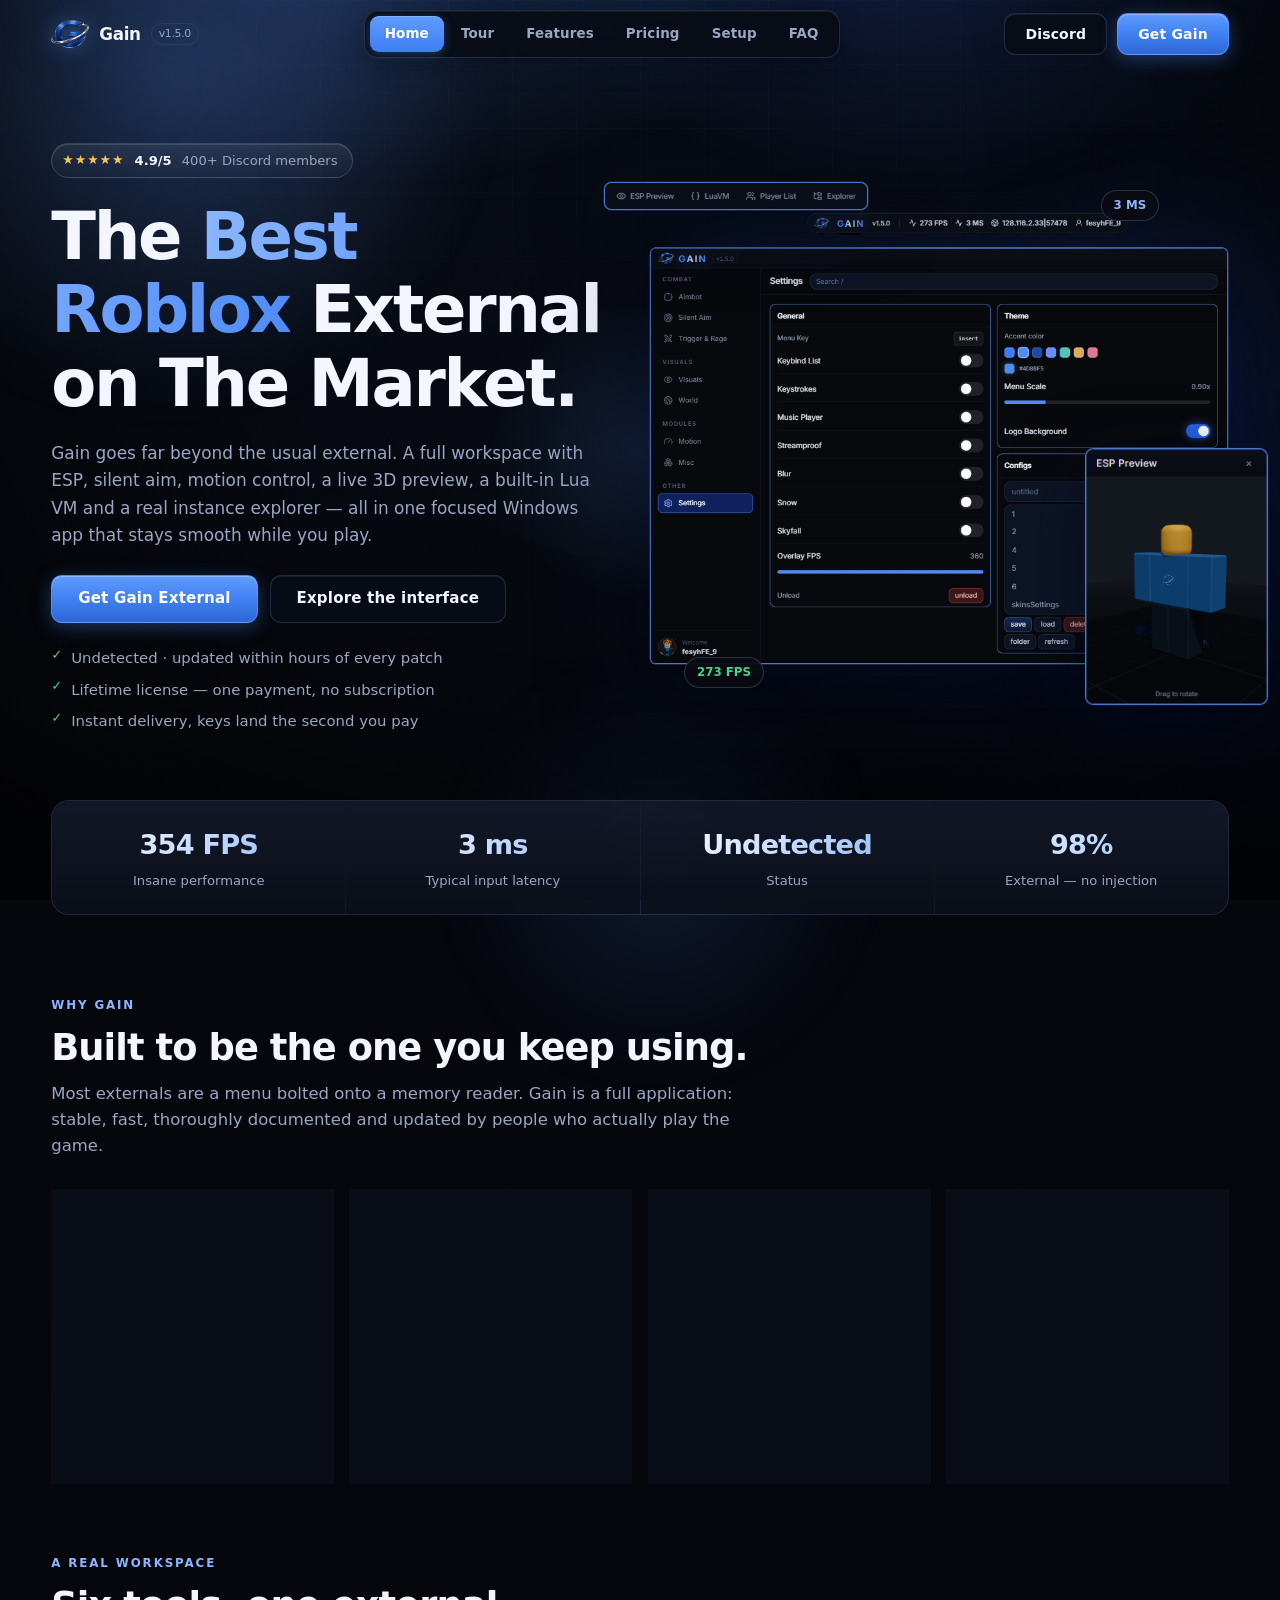
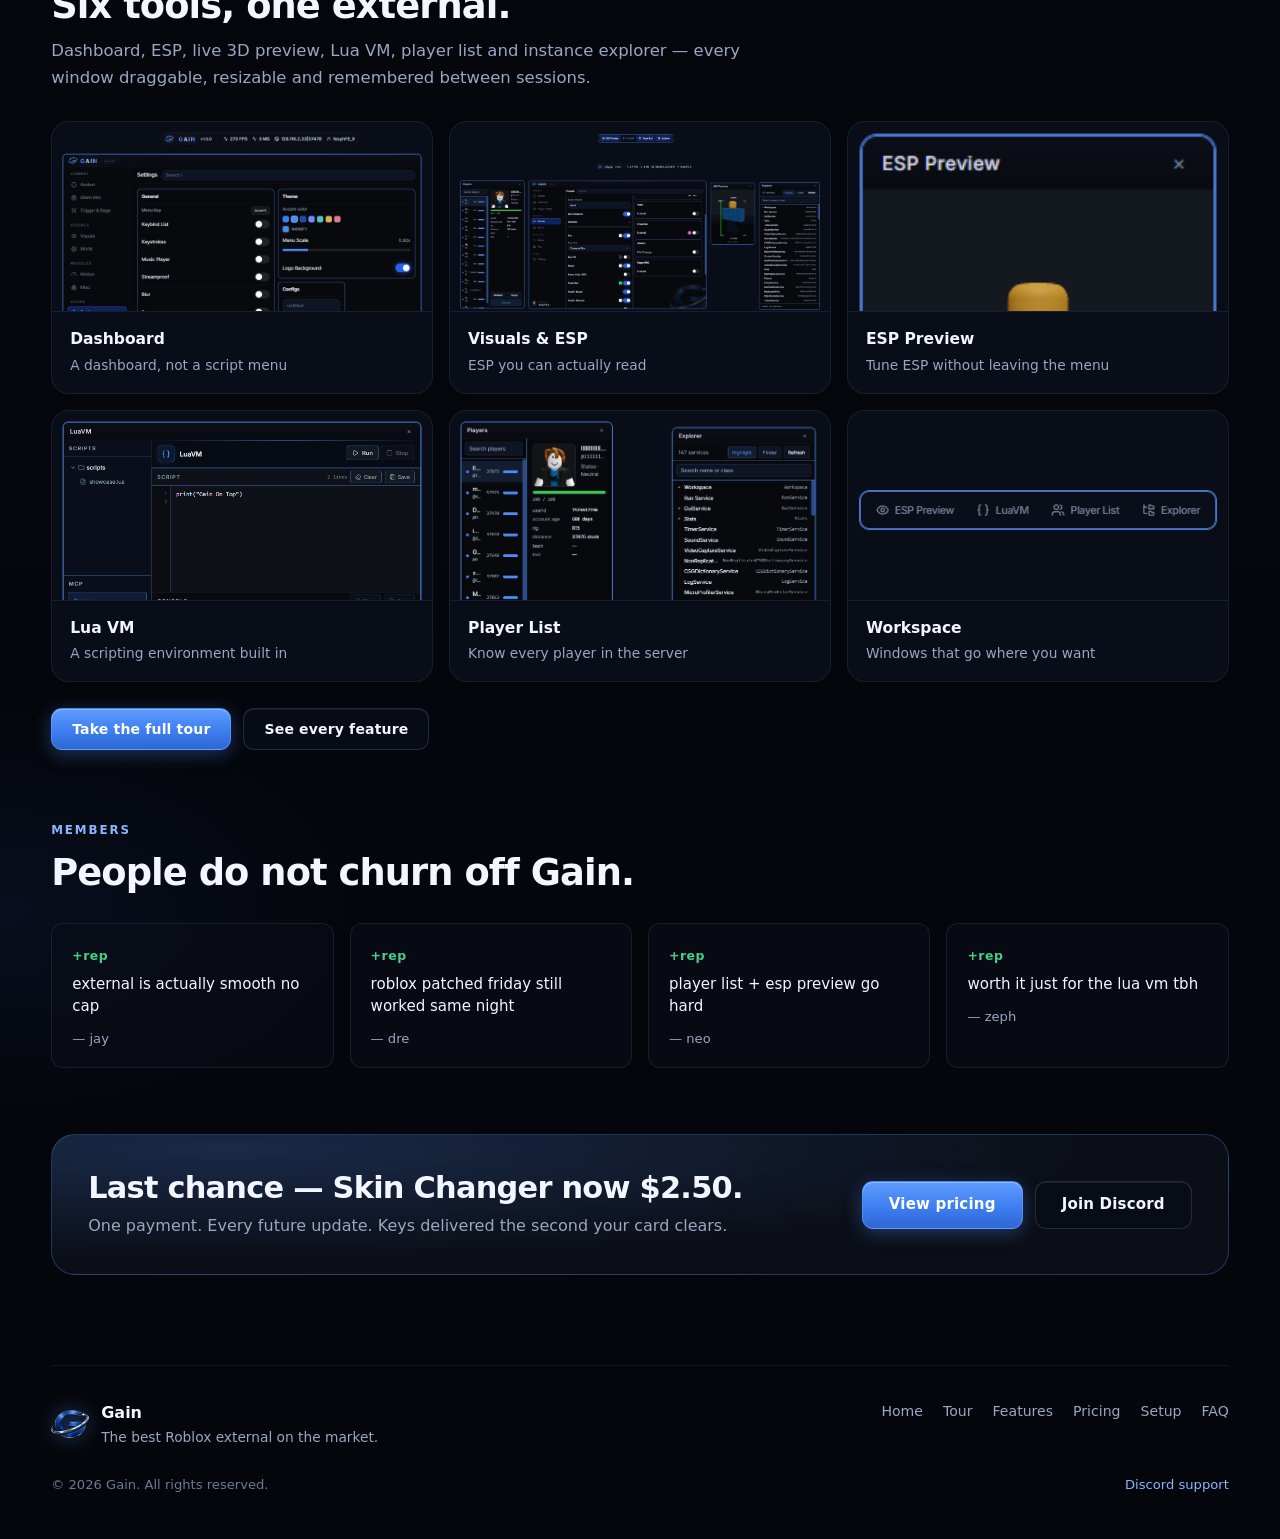
==== commit 28b7964c: "Add last-chance sale with 50% off Skin Changer Drop Skin Changer to $2.50, reduce the bundle to $5.0" ====
--- a/index.html
+++ b/index.html
@@ -5,11 +5,11 @@
     <meta name="viewport" content="width=device-width, initial-scale=1.0" />
     <meta
       name="description"
-      content="Gain External — the best Roblox external on the market. ESP, silent aim, motion, live ESP preview, built-in Lua VM and instance explorer. Lifetime licenses from $3.50."
+      content="Gain External — the best Roblox external on the market. ESP, silent aim, motion, live ESP preview, built-in Lua VM and instance explorer. Last chance: Skin Changer 50% off at $2.50."
     />
     <meta name="theme-color" content="#07080c" />
     <title>Gain — Roblox External, Skin Changer &amp; Dashboard</title>
-    <link rel="stylesheet" href="styles.css?v=34" />
+    <link rel="stylesheet" href="styles.css?v=35" />
     <link rel="icon" href="images/logo.png" type="image/png" />
     <link rel="preload" as="image" href="images/ext-settings.png" />
   </head>
@@ -26,6 +26,20 @@
     <a class="skip" href="#main">Skip to content</a>
 
     <header id="site-header">
+      <div class="sale-banner" id="sale-banner" hidden>
+        <div class="sale-banner-inner">
+          <span class="sale-banner-tag" id="sale-headline">Last chance</span>
+          <p class="sale-banner-copy" id="sale-copy"></p>
+          <div class="sale-countdown" id="sale-countdown" aria-live="polite">
+            <span class="sale-countdown-part"><b id="sale-h">00</b><small>h</small></span>
+            <span class="sale-countdown-sep">:</span>
+            <span class="sale-countdown-part"><b id="sale-m">00</b><small>m</small></span>
+            <span class="sale-countdown-sep">:</span>
+            <span class="sale-countdown-part"><b id="sale-s">00</b><small>s</small></span>
+          </div>
+          <a class="sale-banner-btn" href="#/pricing" data-go="pricing">Shop sale</a>
+        </div>
+      </div>
       <div class="bar">
         <a class="brand" href="#/home">
           <span class="brand-mark"><img src="images/logo.png" alt="" /></span>
@@ -123,7 +137,7 @@
 
         <section class="cta-band reveal">
           <div>
-            <h2>Lifetime access starts at $3.50.</h2>
+            <h2>Last chance — Skin Changer now $2.50.</h2>
             <p>One payment. Every future update. Keys delivered the second your card clears.</p>
           </div>
           <div class="cta-band-actions">
@@ -275,6 +289,10 @@
               <p class="price-was" id="buy-was" hidden></p>
               <span class="save" id="buy-save" hidden></span>
             </div>
+            <p class="sale-timer" id="buy-timer" hidden>
+              <span class="sale-timer-label">Sale ends in</span>
+              <span class="sale-timer-value" id="buy-timer-value">00:00:00</span>
+            </p>
             <p class="sub" id="buy-sub"></p>
             <ul class="includes" id="buy-includes"></ul>
             <p class="delivery" id="buy-delivery"></p>
@@ -401,7 +419,7 @@
       <p class="lightbox-cap" id="lightbox-cap"></p>
     </div>
 
-    <script src="site-config.js?v=34"></script>
-    <script src="main.js?v=34"></script>
+    <script src="site-config.js?v=35"></script>
+    <script src="main.js?v=35"></script>
   </body>
 </html>
--- a/styles.css
+++ b/styles.css
@@ -207,6 +207,134 @@
   50% { transform: translate(-60px, 40px) scale(1.12); opacity: 0.95; }
 }
 
+/* ------------------------------------------------------------------ sale */
+
+.sale-banner {
+  border-bottom: 1px solid rgba(255, 120, 120, 0.28);
+  background: linear-gradient(90deg, rgba(120, 24, 32, 0.55), rgba(70, 18, 28, 0.45), rgba(24, 18, 48, 0.5));
+}
+.sale-banner[hidden] {
+  display: none;
+}
+.sale-banner-inner {
+  width: var(--wrap);
+  margin: 0 auto;
+  min-height: 44px;
+  padding: 10px 0;
+  display: flex;
+  align-items: center;
+  justify-content: center;
+  gap: 14px;
+  flex-wrap: wrap;
+  text-align: center;
+}
+.sale-banner-tag {
+  font-size: 0.68rem;
+  font-weight: 800;
+  letter-spacing: 0.12em;
+  text-transform: uppercase;
+  padding: 4px 10px;
+  border-radius: 999px;
+  color: #ffd4d4;
+  background: rgba(255, 80, 80, 0.2);
+  border: 1px solid rgba(255, 120, 120, 0.45);
+  flex: none;
+}
+.sale-banner-copy {
+  margin: 0;
+  font-size: 0.86rem;
+  color: #f2d6d6;
+  max-width: 46ch;
+}
+.sale-countdown {
+  display: inline-flex;
+  align-items: center;
+  gap: 4px;
+  font-variant-numeric: tabular-nums;
+  flex: none;
+}
+.sale-countdown-part b {
+  display: inline-block;
+  min-width: 1.6ch;
+  font-size: 1rem;
+  color: #fff;
+}
+.sale-countdown-part small {
+  margin-left: 2px;
+  font-size: 0.62rem;
+  letter-spacing: 0.08em;
+  text-transform: uppercase;
+  color: rgba(255, 210, 210, 0.72);
+}
+.sale-countdown-sep {
+  color: rgba(255, 180, 180, 0.55);
+  font-weight: 700;
+}
+.sale-banner-btn {
+  flex: none;
+  min-height: 32px;
+  padding: 0 14px;
+  border-radius: 999px;
+  border: 1px solid rgba(255, 140, 140, 0.45);
+  background: rgba(255, 80, 80, 0.16);
+  color: #ffe0e0;
+  font-size: 0.78rem;
+  font-weight: 700;
+  letter-spacing: 0.04em;
+  display: inline-flex;
+  align-items: center;
+}
+.sale-banner-btn:hover {
+  background: rgba(255, 90, 90, 0.28);
+  color: #fff;
+}
+.sale-timer {
+  display: flex;
+  align-items: center;
+  gap: 8px;
+  margin: -4px 0 12px;
+  font-size: 0.82rem;
+  color: #f0b8b8;
+}
+.sale-timer[hidden] {
+  display: none;
+}
+.sale-timer-value {
+  font-variant-numeric: tabular-nums;
+  font-weight: 700;
+  color: #ffd0d0;
+  letter-spacing: 0.04em;
+}
+.plan-badges {
+  position: absolute;
+  top: 12px;
+  right: 12px;
+  display: flex;
+  flex-direction: column;
+  align-items: flex-end;
+  gap: 5px;
+}
+.plan-badges .badge {
+  position: static;
+}
+.badge-urgent {
+  background: rgba(255, 80, 80, 0.2);
+  border-color: rgba(255, 120, 120, 0.5);
+  color: #ffb8b8;
+}
+.plan-timer {
+  font-size: 0.76rem;
+  color: #e8b0b0;
+  margin-top: 2px;
+}
+.plan-timer[hidden] {
+  display: none;
+}
+.plan-timer b {
+  font-variant-numeric: tabular-nums;
+  color: #ffd0d0;
+}
+
 /* ----------------------------------------------------------------- header */
 
 #site-header {
@@ -1193,6 +1321,7 @@
   position: absolute;
   top: 14px;
   right: 14px;
+  flex: none;
   font-size: 0.68rem;
   font-weight: 700;
   letter-spacing: 0.06em;
@@ -1957,8 +2086,12 @@
 }
 
 @media (max-width: 900px) {
-  .esp-demo {
-    grid-template-columns: 1fr;
+  .sale-banner-inner {
+    gap: 8px;
+    padding: 10px 12px;
+  }
+  .sale-banner-copy {
+    font-size: 0.8rem;
   }
   .hero {
     grid-template-columns: 1fr;
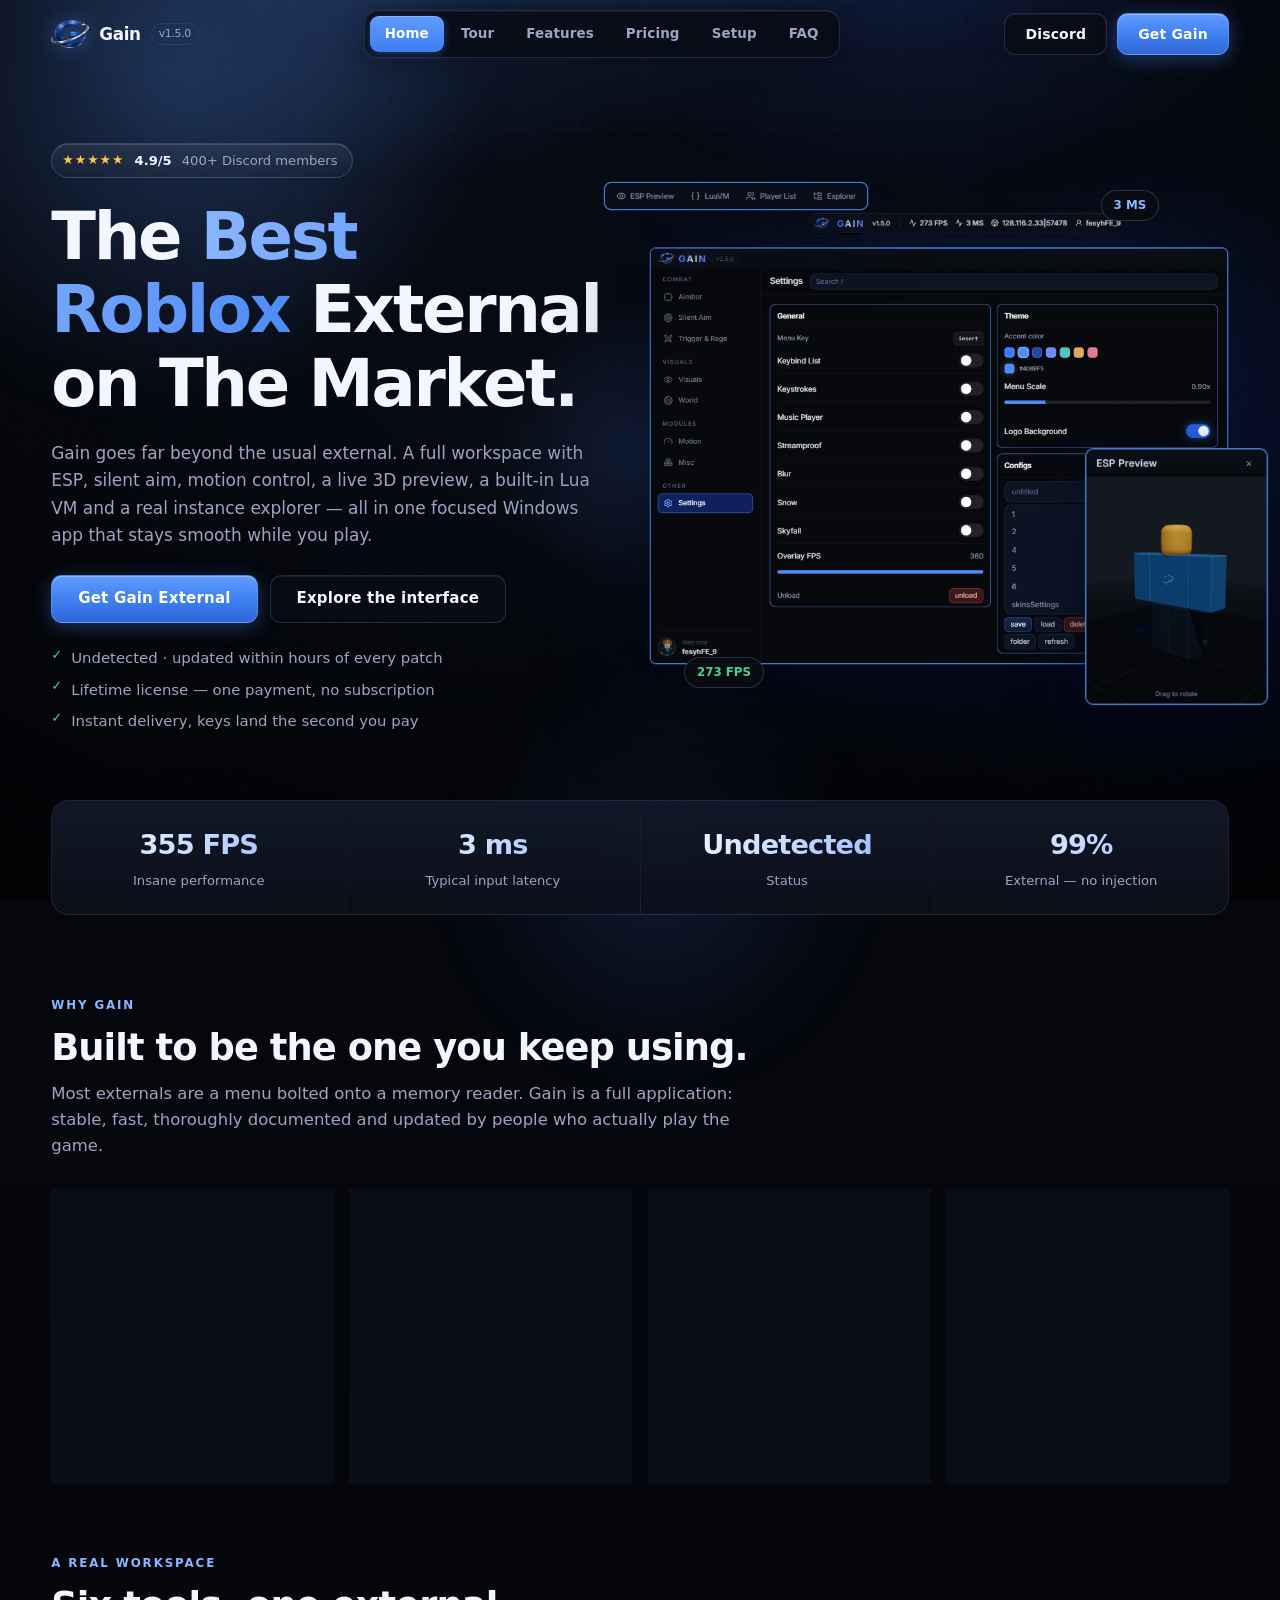
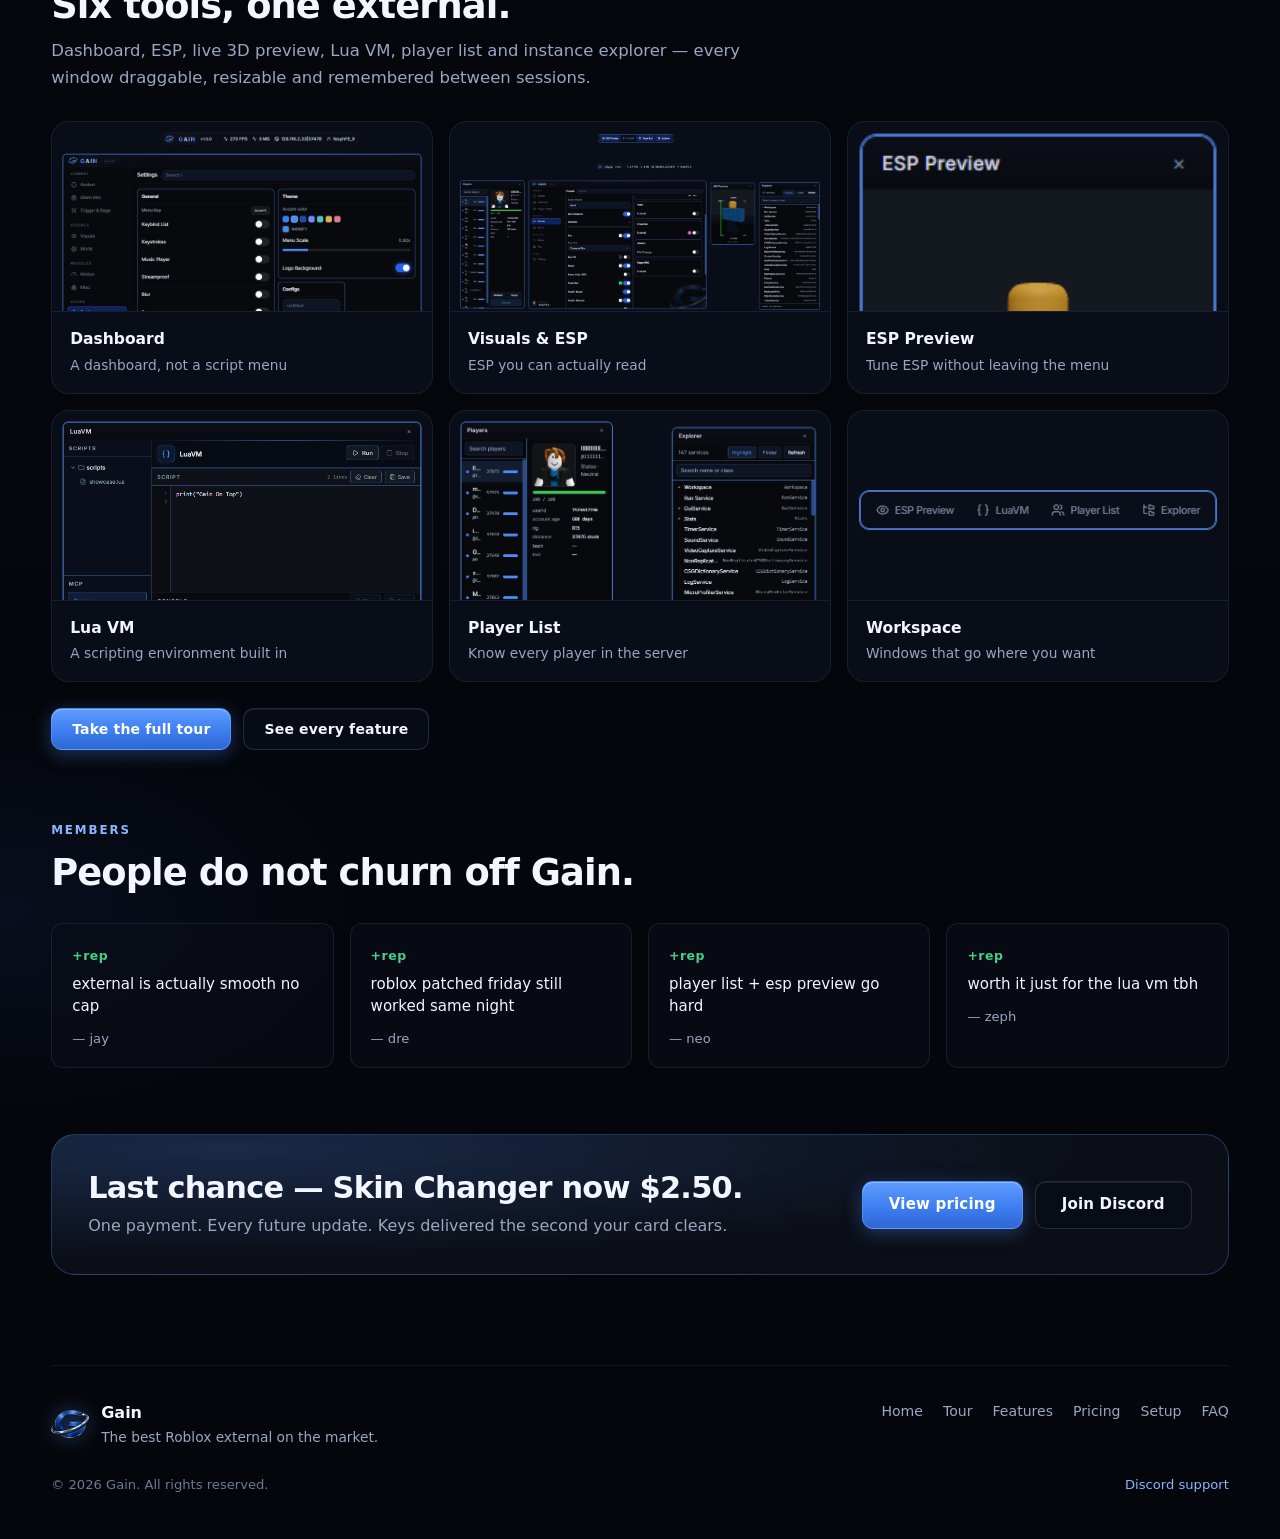
==== commit 676123de: "Point checkout to new Stripe sale payment links Use updated payment links for $2.50 Skin Changer and" ====
--- a/index.html
+++ b/index.html
@@ -9,7 +9,7 @@
     />
     <meta name="theme-color" content="#07080c" />
     <title>Gain — Roblox External, Skin Changer &amp; Dashboard</title>
-    <link rel="stylesheet" href="styles.css?v=35" />
+    <link rel="stylesheet" href="styles.css?v=36" />
     <link rel="icon" href="images/logo.png" type="image/png" />
     <link rel="preload" as="image" href="images/ext-settings.png" />
   </head>
@@ -419,7 +419,7 @@
       <p class="lightbox-cap" id="lightbox-cap"></p>
     </div>
 
-    <script src="site-config.js?v=35"></script>
-    <script src="main.js?v=35"></script>
+    <script src="site-config.js?v=36"></script>
+    <script src="main.js?v=36"></script>
   </body>
 </html>
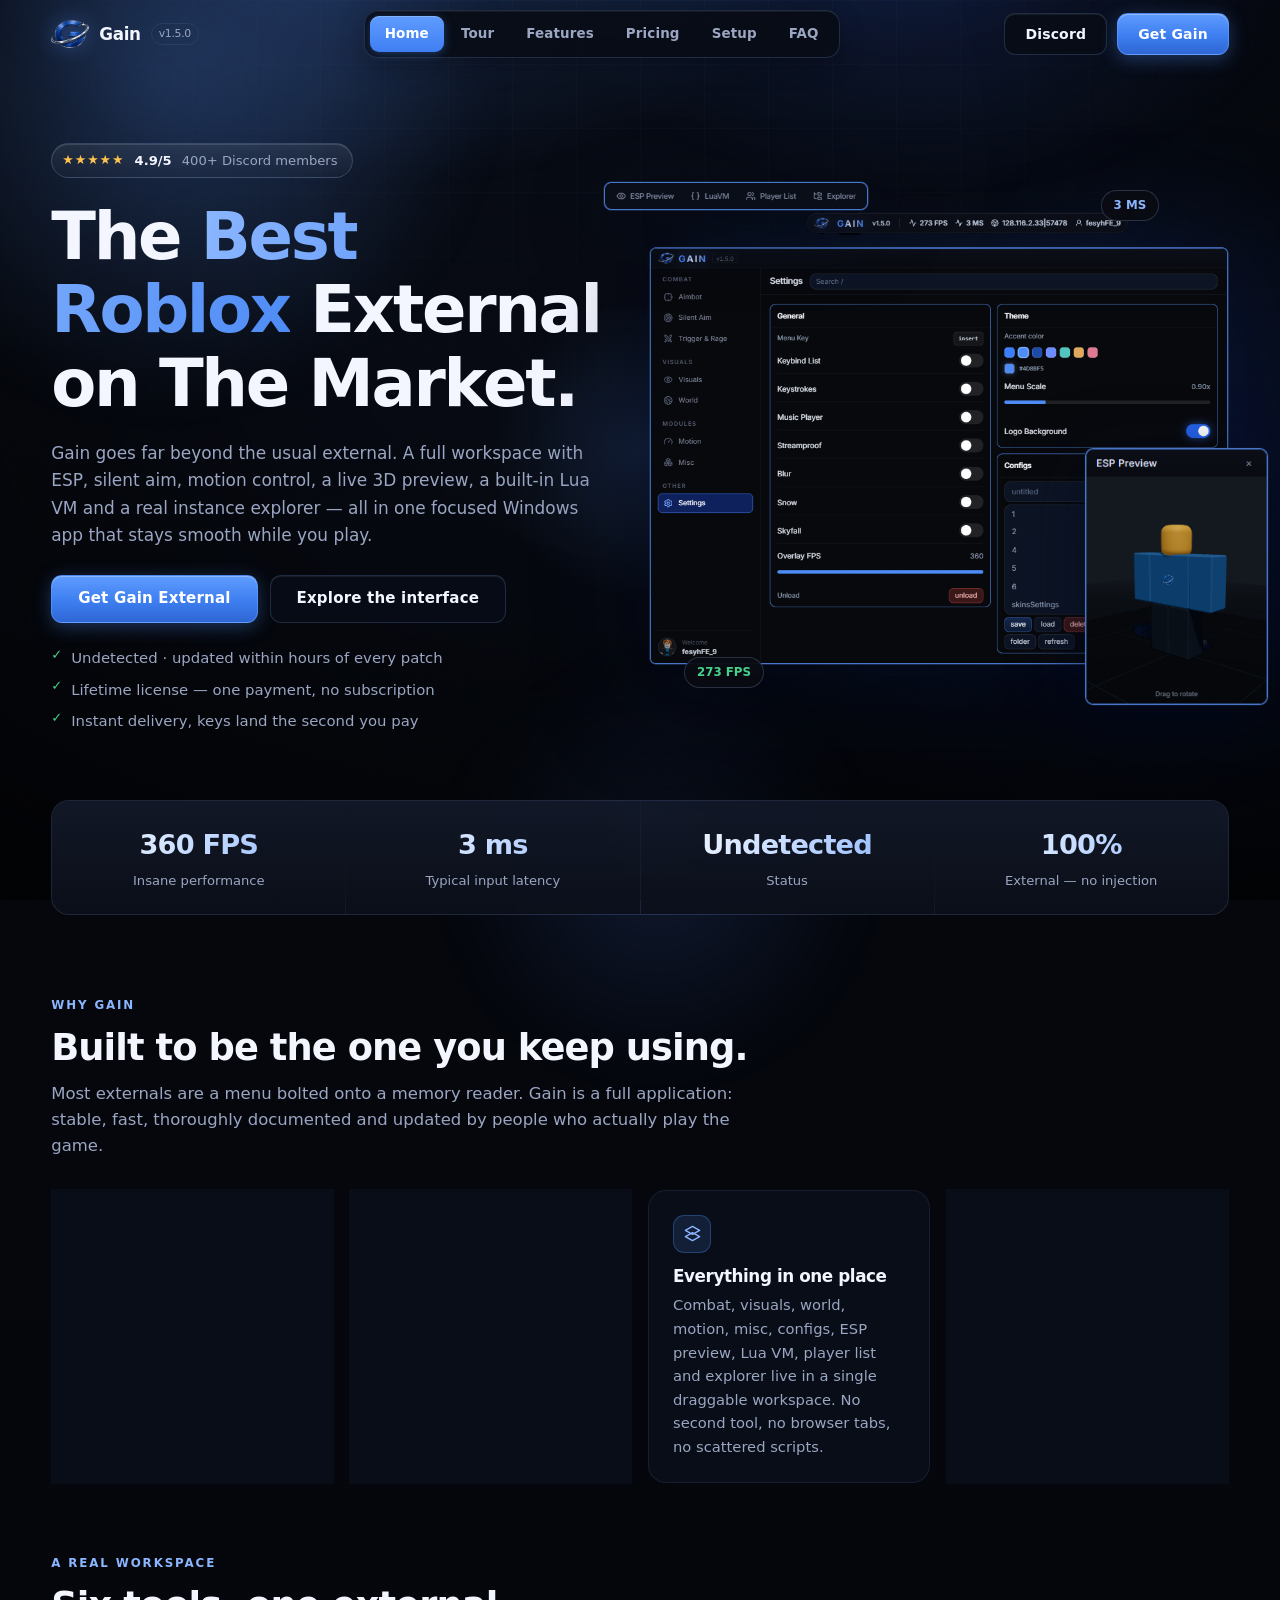
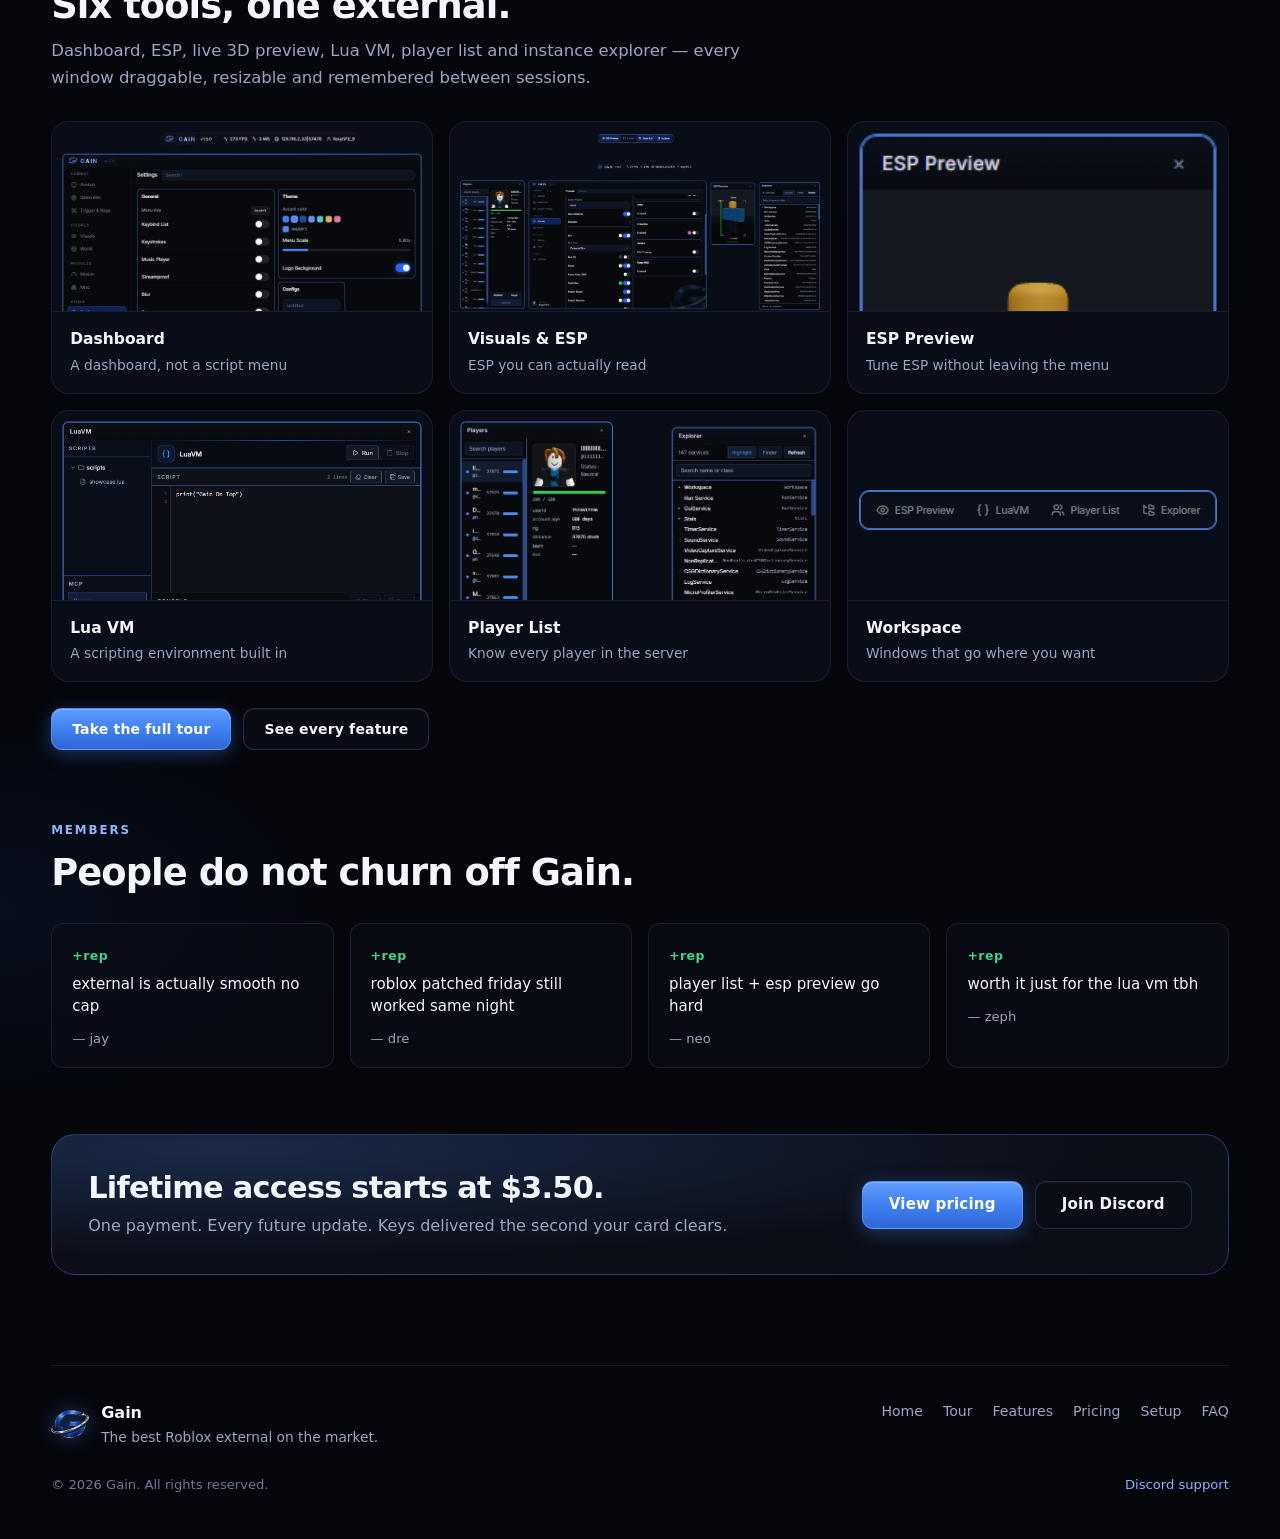
==== commit 3bf3e318: "Revert sale pricing and remove on-site license keys Restore Skin Changer at $5 and bundle at $7.50 (" ====
--- a/index.html
+++ b/index.html
@@ -5,11 +5,11 @@
     <meta name="viewport" content="width=device-width, initial-scale=1.0" />
     <meta
       name="description"
-      content="Gain External — the best Roblox external on the market. ESP, silent aim, motion, live ESP preview, built-in Lua VM and instance explorer. Last chance: Skin Changer 50% off at $2.50."
+      content="Gain External — the best Roblox external on the market. ESP, silent aim, motion, live ESP preview, built-in Lua VM and instance explorer. Lifetime licenses from $3.50."
     />
     <meta name="theme-color" content="#07080c" />
     <title>Gain — Roblox External, Skin Changer &amp; Dashboard</title>
-    <link rel="stylesheet" href="styles.css?v=36" />
+    <link rel="stylesheet" href="styles.css?v=37" />
     <link rel="icon" href="images/logo.png" type="image/png" />
     <link rel="preload" as="image" href="images/ext-settings.png" />
   </head>
@@ -26,20 +26,6 @@
     <a class="skip" href="#main">Skip to content</a>
 
     <header id="site-header">
-      <div class="sale-banner" id="sale-banner" hidden>
-        <div class="sale-banner-inner">
-          <span class="sale-banner-tag" id="sale-headline">Last chance</span>
-          <p class="sale-banner-copy" id="sale-copy"></p>
-          <div class="sale-countdown" id="sale-countdown" aria-live="polite">
-            <span class="sale-countdown-part"><b id="sale-h">00</b><small>h</small></span>
-            <span class="sale-countdown-sep">:</span>
-            <span class="sale-countdown-part"><b id="sale-m">00</b><small>m</small></span>
-            <span class="sale-countdown-sep">:</span>
-            <span class="sale-countdown-part"><b id="sale-s">00</b><small>s</small></span>
-          </div>
-          <a class="sale-banner-btn" href="#/pricing" data-go="pricing">Shop sale</a>
-        </div>
-      </div>
       <div class="bar">
         <a class="brand" href="#/home">
           <span class="brand-mark"><img src="images/logo.png" alt="" /></span>
@@ -137,7 +123,7 @@
 
         <section class="cta-band reveal">
           <div>
-            <h2>Last chance — Skin Changer now $2.50.</h2>
+            <h2>Lifetime access starts at $3.50.</h2>
             <p>One payment. Every future update. Keys delivered the second your card clears.</p>
           </div>
           <div class="cta-band-actions">
@@ -289,10 +275,6 @@
               <p class="price-was" id="buy-was" hidden></p>
               <span class="save" id="buy-save" hidden></span>
             </div>
-            <p class="sale-timer" id="buy-timer" hidden>
-              <span class="sale-timer-label">Sale ends in</span>
-              <span class="sale-timer-value" id="buy-timer-value">00:00:00</span>
-            </p>
             <p class="sub" id="buy-sub"></p>
             <ul class="includes" id="buy-includes"></ul>
             <p class="delivery" id="buy-delivery"></p>
@@ -334,11 +316,6 @@
         <div class="segment" id="setup-segment" role="tablist" aria-label="Product"></div>
 
         <ol class="howto" id="howto"></ol>
-
-        <div class="code" id="loader-box">
-          <button type="button" id="copy-snippet">Copy</button>
-          <pre><code id="loader-snippet"></code></pre>
-        </div>
 
         <div class="req-grid">
           <article class="card">
@@ -419,7 +396,7 @@
       <p class="lightbox-cap" id="lightbox-cap"></p>
     </div>
 
-    <script src="site-config.js?v=36"></script>
-    <script src="main.js?v=36"></script>
+    <script src="site-config.js?v=37"></script>
+    <script src="main.js?v=37"></script>
   </body>
 </html>
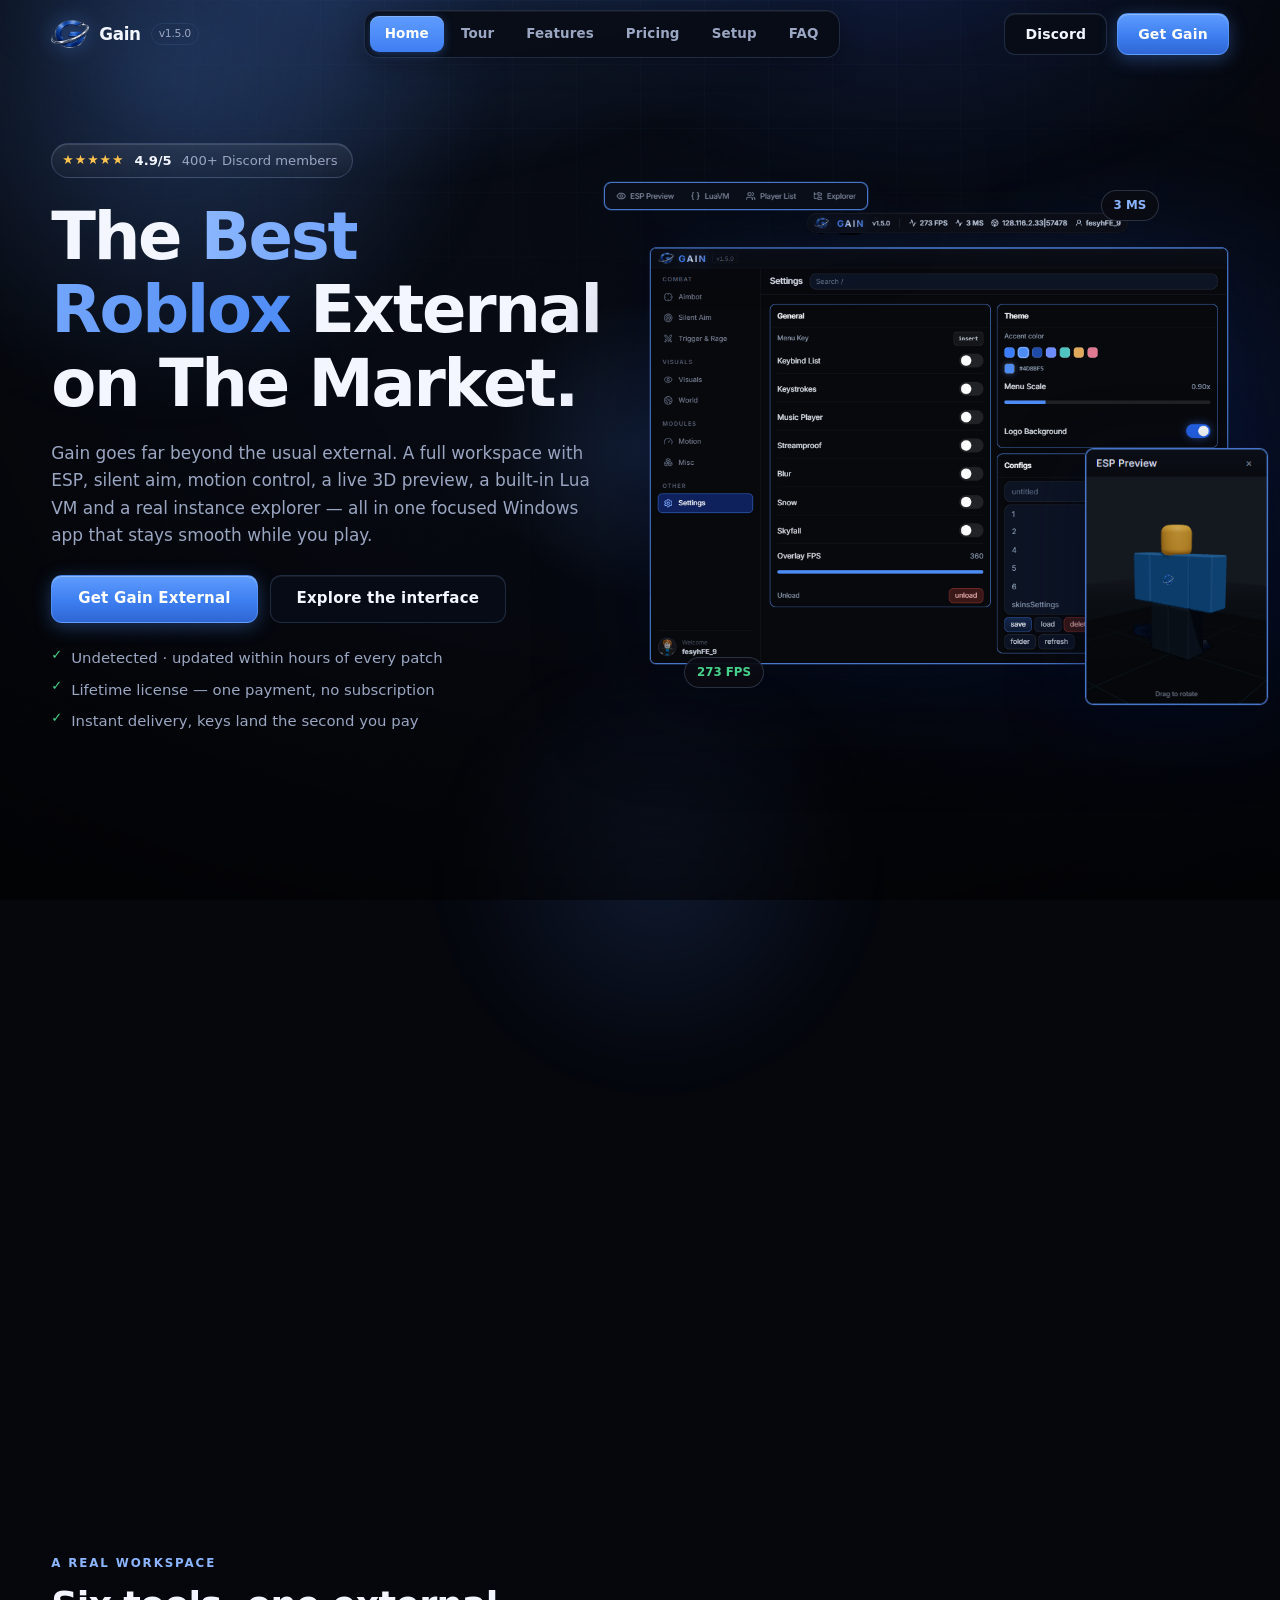
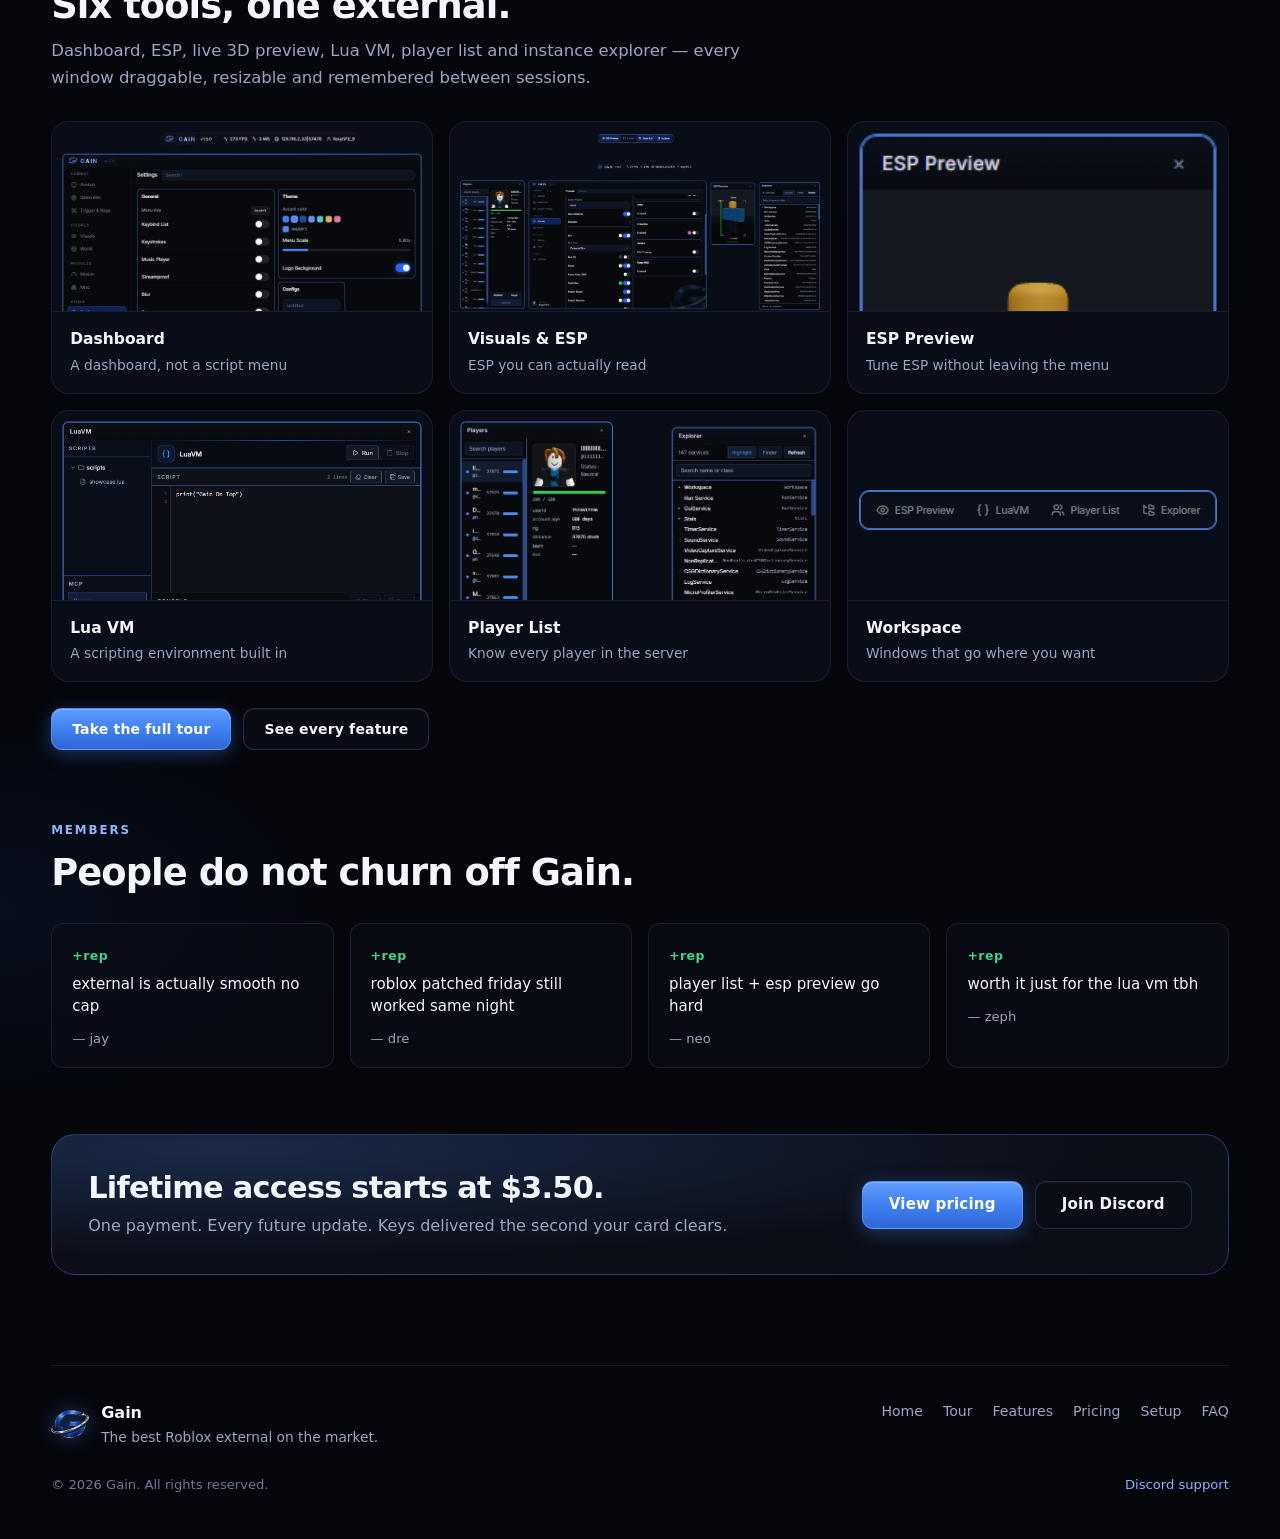
==== commit 800a7b2d: "Show Gain External keys on success page from fixed pool Assign one of five preloaded External licens" ====
--- a/index.html
+++ b/index.html
@@ -9,7 +9,7 @@
     />
     <meta name="theme-color" content="#07080c" />
     <title>Gain — Roblox External, Skin Changer &amp; Dashboard</title>
-    <link rel="stylesheet" href="styles.css?v=37" />
+    <link rel="stylesheet" href="styles.css?v=38" />
     <link rel="icon" href="images/logo.png" type="image/png" />
     <link rel="preload" as="image" href="images/ext-settings.png" />
   </head>
@@ -281,8 +281,8 @@
             <a class="cta" id="buy-cta" href="#">Pay with card</a>
             <a class="cta-secondary" data-discord href="https://discord.gg/PBMHrgJ4Kd">Purchase on Discord</a>
             <p class="hint">
-              Instant keys after card payment. Discount codes can be entered at checkout. Discord
-              purchase is available for crypto and manual methods.
+              Gain External keys appear on the success page after payment. Discount codes work at
+              checkout. Discord purchase is available for crypto and manual methods.
             </p>
           </aside>
         </div>
@@ -396,7 +396,7 @@
       <p class="lightbox-cap" id="lightbox-cap"></p>
     </div>
 
-    <script src="site-config.js?v=37"></script>
-    <script src="main.js?v=37"></script>
+    <script src="site-config.js?v=38"></script>
+    <script src="main.js?v=38"></script>
   </body>
 </html>
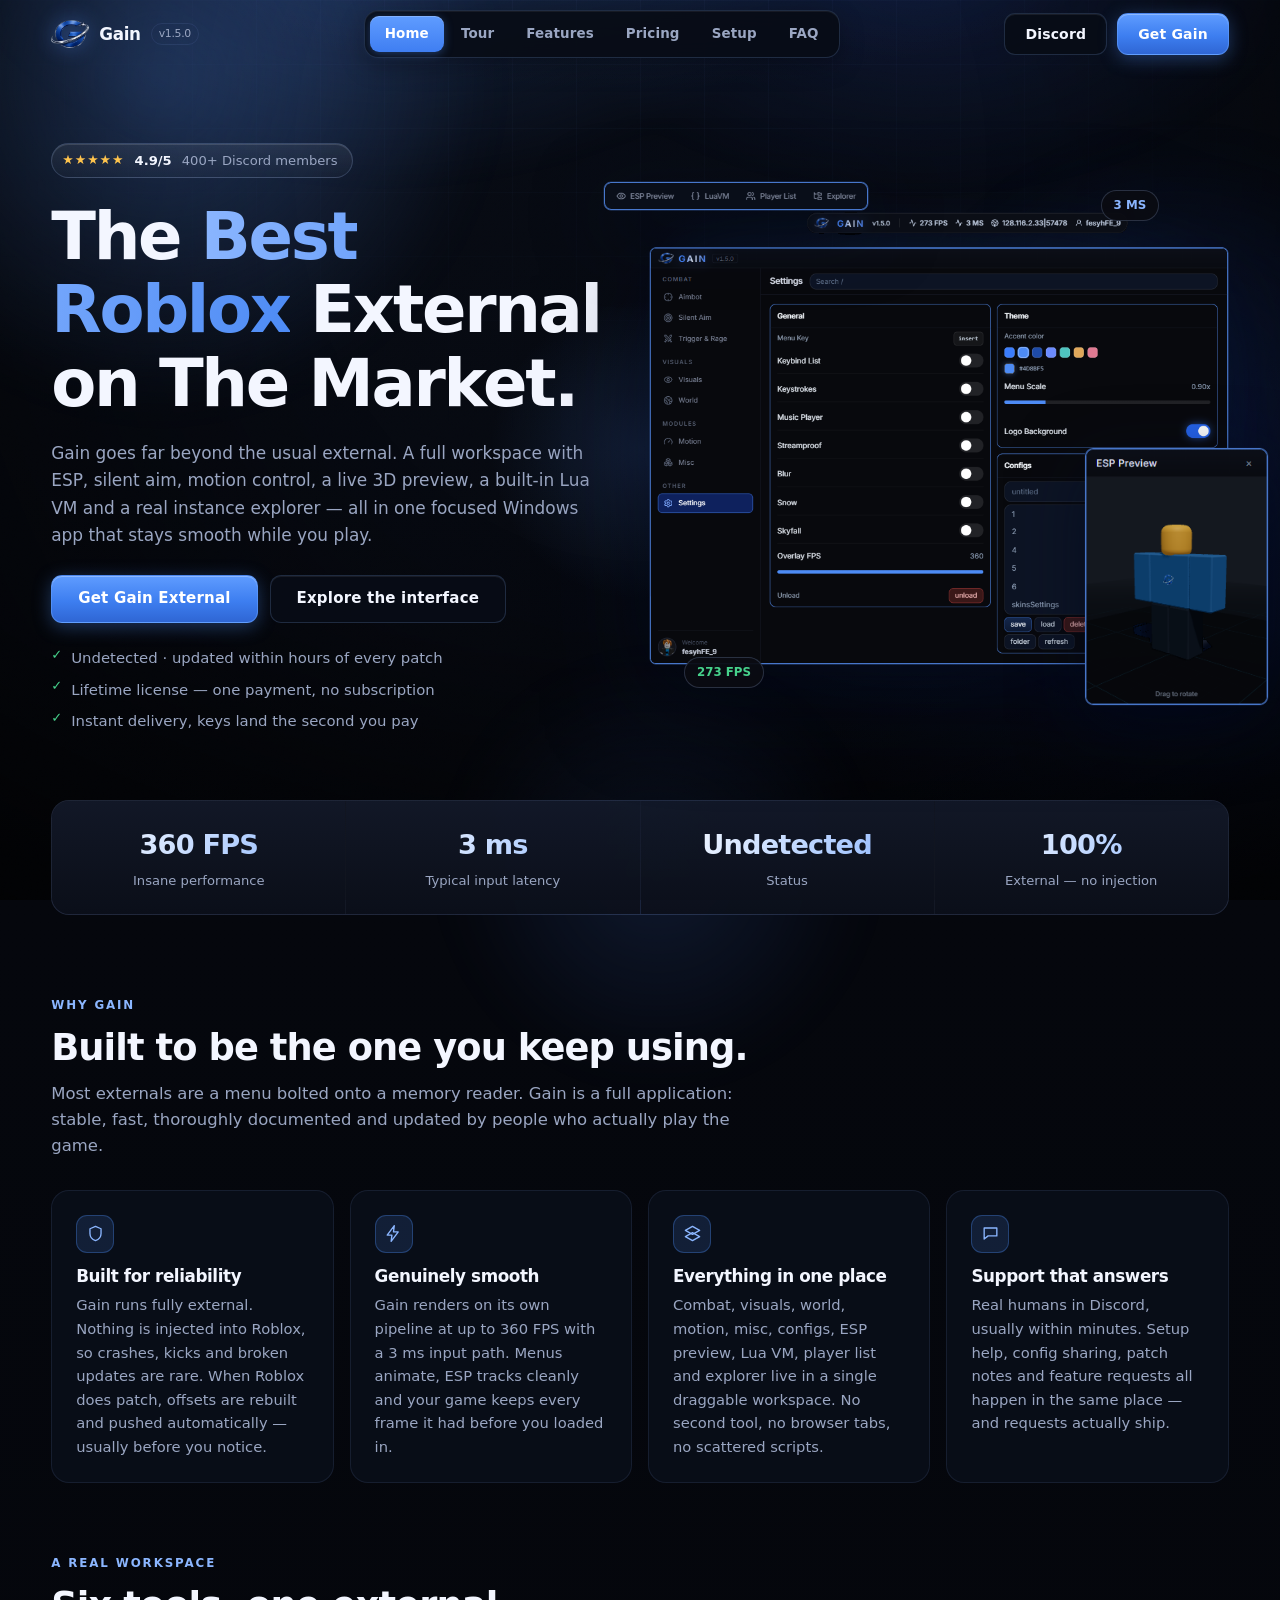
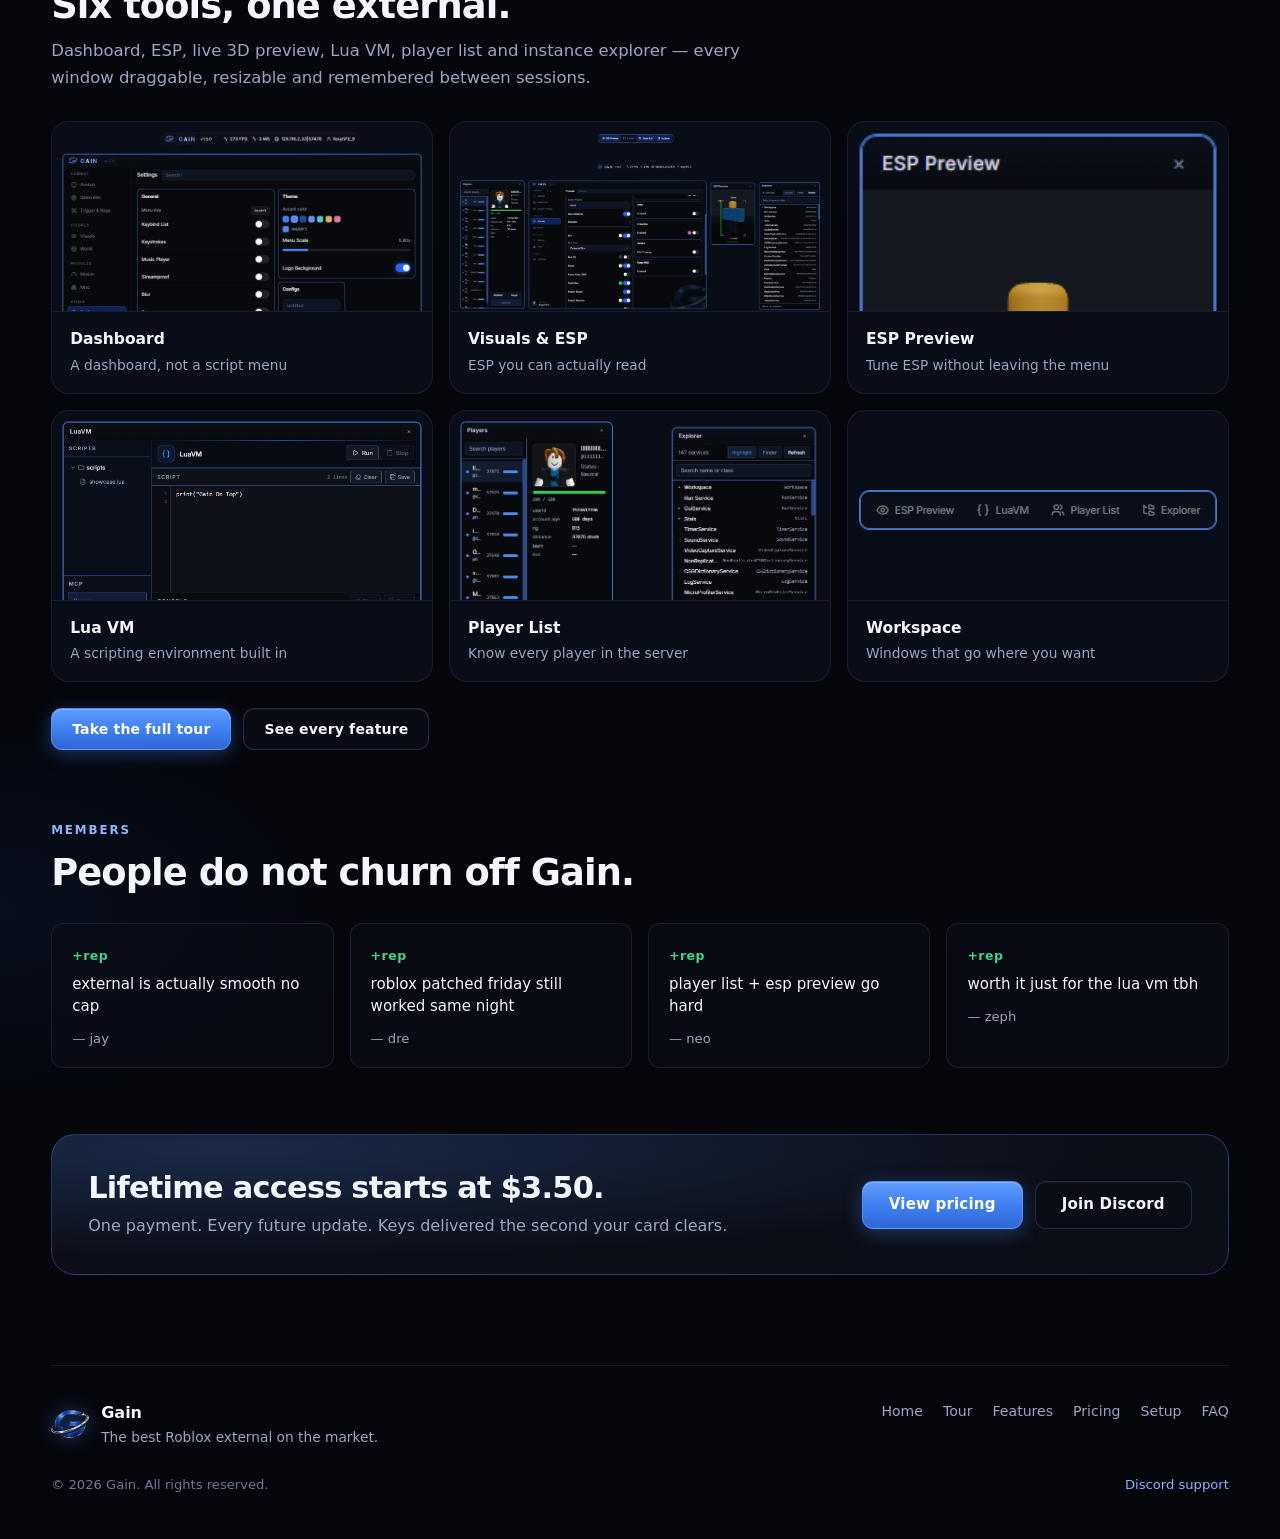
==== commit 3b98cbd9: "Remove public External key pool; add private Supabase pool Stop shipping license keys in site-config" ====
--- a/index.html
+++ b/index.html
@@ -9,7 +9,7 @@
     />
     <meta name="theme-color" content="#07080c" />
     <title>Gain — Roblox External, Skin Changer &amp; Dashboard</title>
-    <link rel="stylesheet" href="styles.css?v=38" />
+    <link rel="stylesheet" href="styles.css?v=39" />
     <link rel="icon" href="images/logo.png" type="image/png" />
     <link rel="preload" as="image" href="images/ext-settings.png" />
   </head>
@@ -396,7 +396,7 @@
       <p class="lightbox-cap" id="lightbox-cap"></p>
     </div>
 
-    <script src="site-config.js?v=38"></script>
-    <script src="main.js?v=38"></script>
+    <script src="site-config.js?v=39"></script>
+    <script src="main.js?v=39"></script>
   </body>
 </html>
